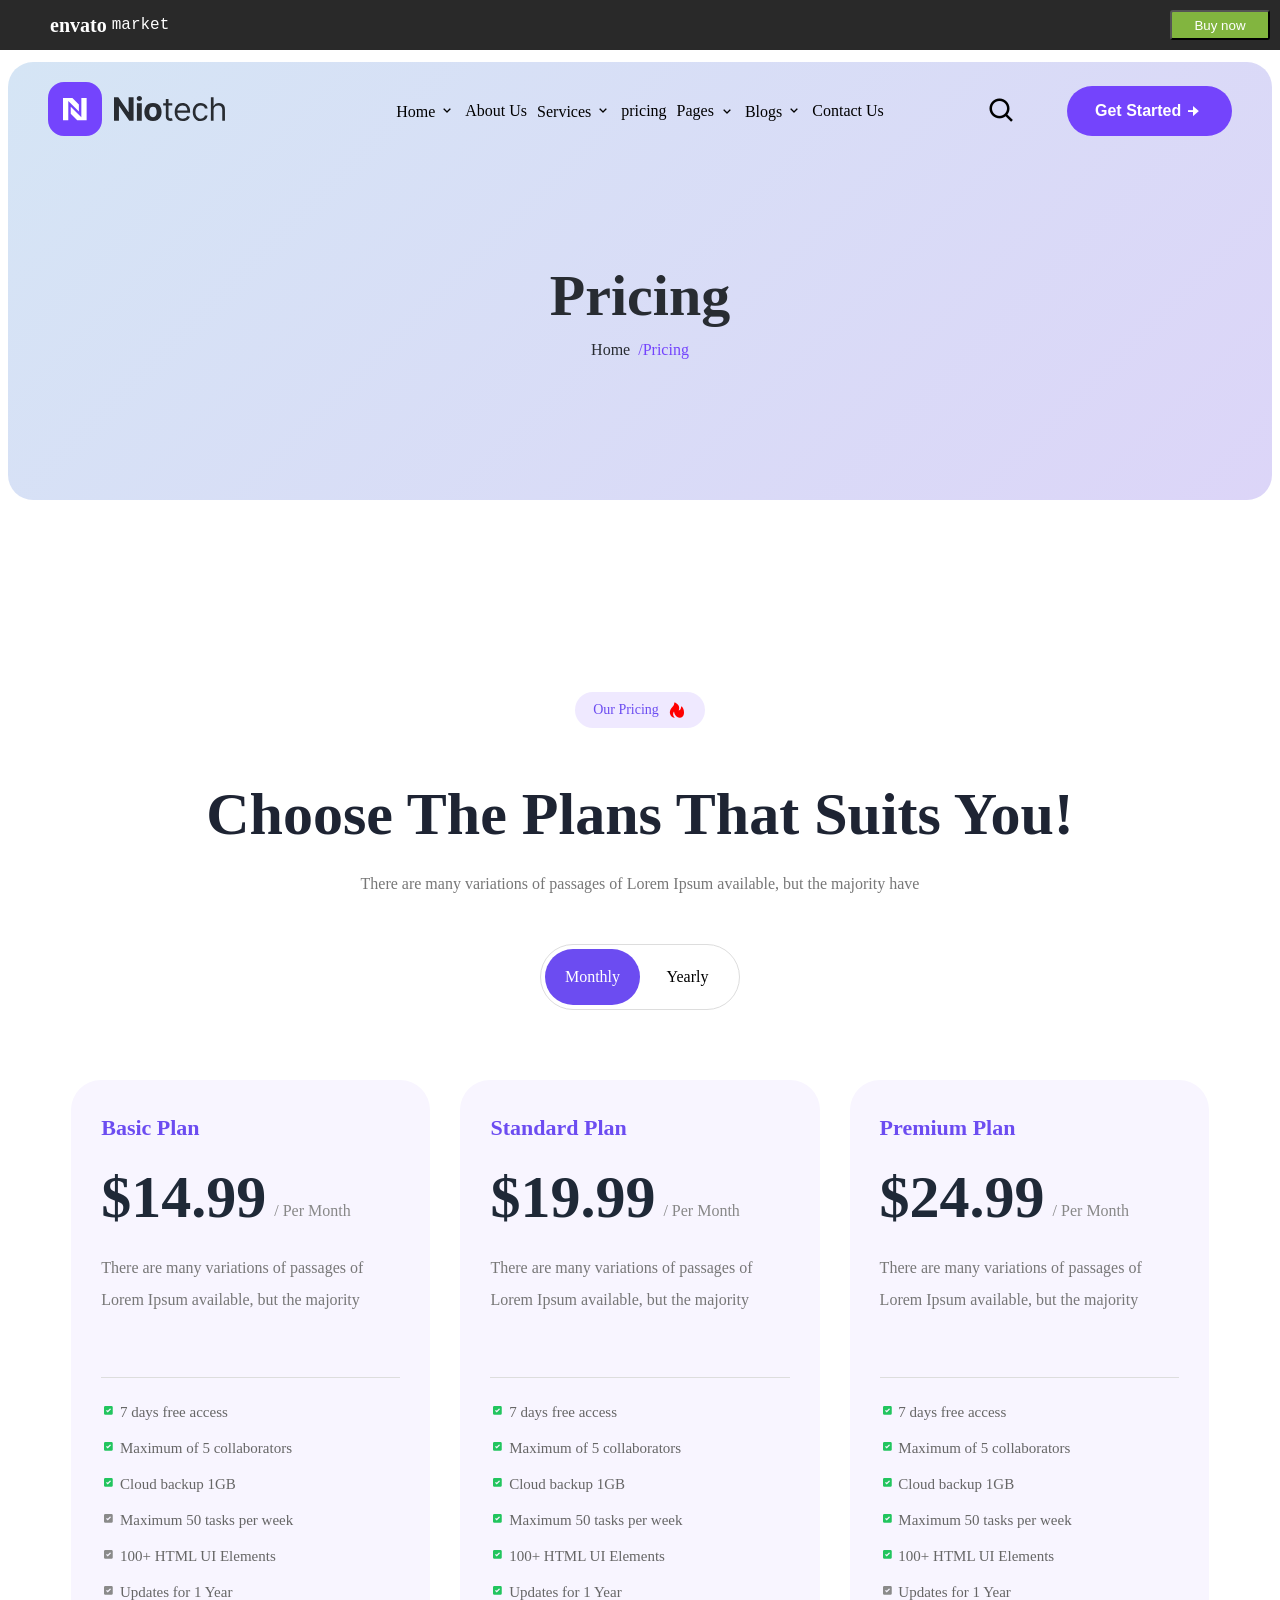
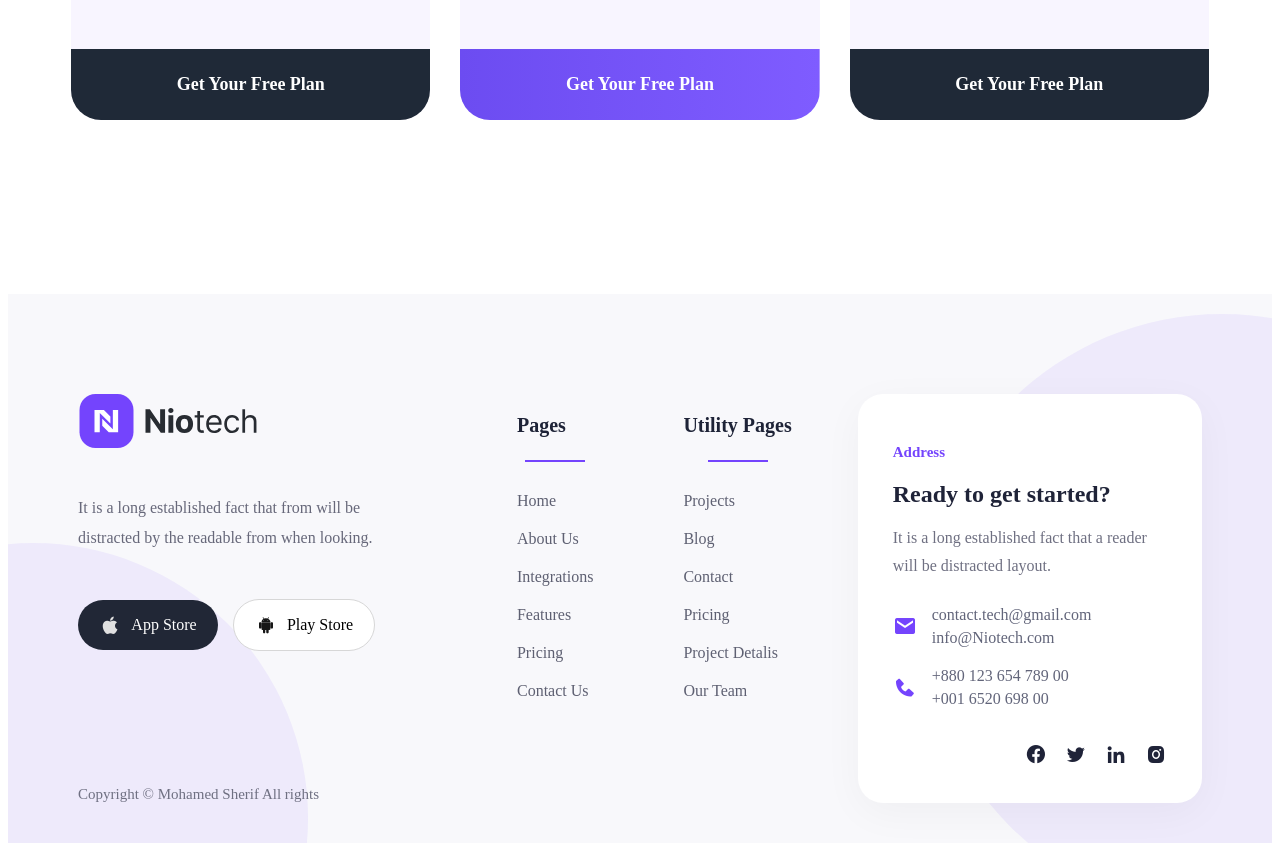
==== pricing.html @ dc128233 "Add files via upload" ====
<!DOCTYPE html>
<html lang="en">
<head>
    <meta charset="UTF-8">
    <meta name="viewport" content="width=device-width, initial-scale=1.0">
    <link href='https://unpkg.com/boxicons@2.1.4/css/boxicons.min.css' rel='stylesheet'>
    <link href="https://fonts.googleapis.com/css2?family=Bitcount+Grid+Double:wght@100..900&family=Roboto:ital,wght@0,100..900;1,100..900&display=swap" rel="stylesheet">
    <link href="https://unpkg.com/aos@2.3.1/dist/aos.css" rel="stylesheet">
    <link rel="stylesheet" href="style.css">
    <link rel="stylesheet" href="lib/slick/slick.css">
    <link rel="stylesheet" href="lib/slick/slick-theme.css">
    <title>Niotech-Saas & App Landing Page</title>
</head>
<body>
    <header>
        <div id="logo">
            <b>envato</b>
            <span> market</span>
        </div>
            <button id="headerbtn">Buy now</button>
    </header>
    <br><br><br>
    <![base64]>
    <nav >
        <div id="firstSection" data-aos="fade-left"
     data-aos-anchor="#example-anchor"
     data-aos-offset="500"
     data-aos-duration="500">
            <div id="navlogo">
                <svg xmlns="http://www.w3.org/2000/svg" width="177" height="54" viewBox="0 0 177 54" fill="none">
<path d="M38 0H16C7.16344 0 0 7.16344 0 16V38C0 46.8366 7.16344 54 16 54H38C46.8366 54 54 46.8366 54 38V16C54 7.16344 46.8366 0 38 0Z" fill="#7444FD"/>
<path d="M15 16.001H24.401L30.882 22.484V29.465L20.307 18.946L20.274 38.307H15V16.001Z" fill="white"/>
<path d="M38.631 38.307H29.232L22.752 31.823V24.839L33.327 35.356L33.359 16H38.631V38.307Z" fill="white"/>
<path d="M85.5627 15.3362V38.7246H81.2915L71.1162 24.004H70.9449V38.7246H66V15.3362H70.3396L80.435 30.0453H80.6406V15.3362H85.5627Z" fill="#282C32"/>
<path d="M88.9137 38.7246V21.1833H93.7786V38.7246H88.9137ZM91.3576 18.9221C90.6343 18.9221 90.0138 18.6822 89.4961 18.2026C88.986 17.7153 88.7309 17.1329 88.7309 16.4553C88.7309 15.7853 88.986 15.2105 89.4961 14.7309C90.0138 14.2436 90.6343 14 91.3576 14C92.0808 14 92.6975 14.2436 93.2076 14.7309C93.7253 15.2105 93.9842 15.7853 93.9842 16.4553C93.9842 17.1329 93.7253 17.7153 93.2076 18.2026C92.6975 18.6822 92.0808 18.9221 91.3576 18.9221Z" fill="#282C32"/>
<path d="M104.958 39.0672C103.184 39.0672 101.65 38.6903 100.356 37.9366C99.0692 37.1752 98.0756 36.117 97.3752 34.7618C96.6747 33.399 96.3245 31.8192 96.3245 30.0224C96.3245 28.2104 96.6747 26.6268 97.3752 25.2717C98.0756 23.9089 99.0692 22.8506 100.356 22.0969C101.65 21.3355 103.184 20.9549 104.958 20.9549C106.732 20.9549 108.262 21.3355 109.549 22.0969C110.843 22.8506 111.841 23.9089 112.541 25.2717C113.242 26.6268 113.592 28.2104 113.592 30.0224C113.592 31.8192 113.242 33.399 112.541 34.7618C111.841 36.117 110.843 37.1752 109.549 37.9366C108.262 38.6903 106.732 39.0672 104.958 39.0672ZM104.981 35.2985C105.788 35.2985 106.462 35.0701 107.002 34.6133C107.543 34.1489 107.95 33.517 108.224 32.7176C108.506 31.9182 108.647 31.0084 108.647 29.9882C108.647 28.968 108.506 28.0582 108.224 27.2588C107.95 26.4594 107.543 25.8274 107.002 25.363C106.462 24.8986 105.788 24.6664 104.981 24.6664C104.166 24.6664 103.481 24.8986 102.925 25.363C102.377 25.8274 101.962 26.4594 101.681 27.2588C101.406 28.0582 101.269 28.968 101.269 29.9882C101.269 31.0084 101.406 31.9182 101.681 32.7176C101.962 33.517 102.377 34.1489 102.925 34.6133C103.481 35.0701 104.166 35.2985 104.981 35.2985Z" fill="#282C32"/>
<path d="M124.266 21.1833V23.4673H115.175V21.1833H124.266ZM117.825 16.9807H120.52V33.6997C120.52 34.461 120.63 35.0321 120.851 35.4127C121.08 35.7858 121.369 36.037 121.719 36.1665C122.077 36.2883 122.454 36.3492 122.85 36.3492C123.147 36.3492 123.39 36.3339 123.581 36.3035C123.771 36.2654 123.923 36.235 124.037 36.2121L124.586 38.6332C124.403 38.7017 124.148 38.7702 123.821 38.8388C123.493 38.9149 123.078 38.953 122.576 38.953C121.814 38.953 121.068 38.7893 120.337 38.4619C119.614 38.1345 119.013 37.6358 118.533 36.9659C118.061 36.2959 117.825 35.4508 117.825 34.4306V16.9807Z" fill="#282C32"/>
<path d="M134.843 39.09C133.153 39.09 131.695 38.7169 130.469 37.9708C129.251 37.2171 128.311 36.1665 127.648 34.8189C126.994 33.4637 126.666 31.8877 126.666 30.0909C126.666 28.2942 126.994 26.7106 127.648 25.3402C128.311 23.9622 129.232 22.8887 130.412 22.1197C131.6 21.3431 132.985 20.9549 134.569 20.9549C135.483 20.9549 136.385 21.1071 137.275 21.4117C138.166 21.7162 138.977 22.2111 139.708 22.8963C140.439 23.5739 141.021 24.4722 141.455 25.5914C141.889 26.7106 142.106 28.0886 142.106 29.7255V30.8675H128.585V28.5378H139.365C139.365 27.5481 139.167 26.6649 138.772 25.8883C138.383 25.1118 137.827 24.4989 137.104 24.0497C136.389 23.6005 135.543 23.3759 134.569 23.3759C133.495 23.3759 132.567 23.6424 131.782 24.1753C131.006 24.7007 130.408 25.3859 129.989 26.2309C129.571 27.076 129.361 27.982 129.361 28.9489V30.5021C129.361 31.8268 129.59 32.9498 130.047 33.871C130.511 34.7846 131.154 35.4812 131.977 35.9609C132.799 36.4329 133.754 36.6689 134.843 36.6689C135.551 36.6689 136.191 36.57 136.762 36.372C137.34 36.1665 137.839 35.8619 138.258 35.4584C138.676 35.0473 139 34.5372 139.228 33.9281L141.832 34.659C141.558 35.5422 141.097 36.3187 140.45 36.9887C139.803 37.6511 139.004 38.1688 138.052 38.5418C137.1 38.9073 136.031 39.09 134.843 39.09Z" fill="#282C32"/>
<path d="M152.689 39.09C151.044 39.09 149.628 38.7017 148.441 37.9251C147.253 37.1486 146.339 36.0789 145.7 34.7161C145.06 33.3533 144.741 31.7964 144.741 30.0453C144.741 28.2637 145.068 26.6916 145.723 25.3288C146.385 23.9583 147.306 22.8887 148.486 22.1197C149.674 21.3431 151.06 20.9549 152.643 20.9549C153.877 20.9549 154.988 21.1833 155.978 21.6401C156.968 22.0969 157.779 22.7364 158.41 23.5586C159.042 24.3809 159.434 25.3402 159.587 26.4365H156.892C156.686 25.6371 156.229 24.9291 155.521 24.3124C154.821 23.6881 153.877 23.3759 152.689 23.3759C151.638 23.3759 150.717 23.65 149.925 24.1982C149.141 24.7387 148.528 25.5039 148.087 26.4936C147.653 27.4757 147.436 28.6292 147.436 29.9539C147.436 31.3091 147.649 32.4892 148.075 33.4941C148.509 34.4991 149.118 35.2795 149.902 35.8353C150.694 36.391 151.623 36.6689 152.689 36.6689C153.389 36.6689 154.025 36.5471 154.596 36.3035C155.167 36.0599 155.651 35.7096 156.046 35.2528C156.442 34.796 156.724 34.2479 156.892 33.6083H159.587C159.434 34.6438 159.058 35.5764 158.456 36.4063C157.862 37.2285 157.074 37.8833 156.092 38.3705C155.118 38.8502 153.983 39.09 152.689 39.09Z" fill="#282C32"/>
<path d="M165.579 28.1724V38.7246H162.883V15.3362H165.579V23.9241H165.807C166.218 23.0181 166.835 22.2986 167.657 21.7657C168.487 21.2251 169.591 20.9549 170.969 20.9549C172.164 20.9549 173.211 21.1947 174.109 21.6743C175.008 22.1464 175.704 22.8734 176.199 23.8556C176.702 24.8301 176.953 26.0711 176.953 27.5785V38.7246H174.258V27.7612C174.258 26.368 173.896 25.2907 173.173 24.5294C172.457 23.7604 171.464 23.3759 170.192 23.3759C169.309 23.3759 168.517 23.5624 167.817 23.9355C167.124 24.3086 166.576 24.8529 166.172 25.5686C165.777 26.2842 165.579 27.1522 165.579 28.1724Z" fill="#282C32"/>
                </svg>
            </div>
            <div id="navlinks">
                <div class="home-menu">
                    <a href="">Home <i class='bx bx-chevron-down'></i></a>
                    <div class="home-dropdown">
                        <div class="home-card">
                            <img src="picsjs/home-1.png" alt="">
                            <div class="home-hover">
                                <button>Multi Page</button>
                                <button>One Page</button>
                            </div>
                            <p>Home 01</p>
                        </div>
                        <div class="home-card">
                            <img src="picsjs/home-2.png" alt="">
                            <div class="home-hover">
                                <button>Multi Page</button>
                                <button>One Page</button>
                            </div>
                            <p>Home 02</p>
                        </div>
                        <div class="home-card">
                            <img src="picsjs/home-3.png" alt="">
                            <div class="home-hover">
                                <button>Multi Page</button>
                                <button>One Page</button>
                            </div>
                            <p>Home 03</p>
                        </div>
                    </div>
                </div>
                <a href="">About Us</a>
                <div class="service-menu">
                    <a href="service.html">Services <i class='bx bx-chevron-down'></i></a>
                    <div class="service-dropdown">
                        <div class="service-card">
                            <div class="purpletop"></div>
                            <a href="service.html">Services</a>
                            <a href="">Services Details</a>
                        </div>
                    </div>
                </div>
                <a href="pricing.html">pricing</a>
                <div class="pages-menu">
                    <a href="">Pages <i class='bx bx-chevron-down'></i></a>
                    <div class="pages-dropdown">
                        <div class="pages-card">
                            <div class="projects-menu">
                                <a href="" id="projects">Projects <i class='bx bx-chevron-down'></i></a>
                                <div class="projects-dropdown">
                                    <div class="projects-card">
                                        <a href="">Project 01</a>
                                        <a href="">Project 02</a>
                                        <a href="">Project Details</a>
                                    </div>
                                </div>
                            </div>
                            <div class="team-menu">
                                <a href="" id="team">Team <i class='bx bx-chevron-down'></i></a>
                                <div class="team-dropdown">
                                    <div class="team-card">
                                        <a href="">Team</a>
                                        <a href="">Team Detalis</a>
                                    </div>
                                </div>
                            </div>
                            <a href="" id="faqss">Faqs </a>
                        </div>
                    </div>
                </div>
                <div class="blog-menu">
                    <a href="">Blogs <i class='bx bx-chevron-down'></i></a>
                    <div class="blog-dropdown">
                        <div class="blog-card">
                            <a href="">Blog</a>
                            <hr>
                            <a href="">Blog Standard</a>
                            <hr>
                            <a href="">Blog Left Slidebar</a>
                            <hr>
                            <a href="">Blog Detalis</a>
                        </div>
                    </div>

                </div>
                <a href="">Contact Us</a>
            </div>
            <div id="navsearch">
                <i class='bx bx-search' ></i>
                <button>Get Started <i class='bx bxs-right-arrow-alt' ></i></button>
            </div>
        </div>
        <div class="secondsection-service" data-aos="fade-left"
     data-aos-anchor="#example-anchor"
     data-aos-offset="500"
     data-aos-duration="500">
            <div class="service-left">
                <img src="picsjs/footerShape1_2.png" alt="">
            </div>
            <div class="service-middle">
                <div class="service-p1">
                    <h2>Pricing</h2>
                </div>
                <div class="service-p2">
                    <a href="index.html">Home</a>
                    <p>/Pricing</p>
                </div>
            </div>
            <div class="service-right">
                <img src="picsjs/footerShape1_3.png" alt="">
            </div>
        </div>
    </nav>
    <![base64]>
    <br><br><br><br>
    <![base64]>
     <section id="pricing">
        <div id="pricing-hot">
            <p>Our Pricing </p>
            <i class='bx bxs-hot bx-flashing' ></i>
        </div>
        <div id="pricing-p">
            <h1>Choose The Plans That Suits You!</h1>
            <p>There are many variations of passages of Lorem Ipsum available, but the majority have</p>
        </div>
        <div id="choose-pricing">
            <div id="monthly">
                <p>Monthly</p>
            </div>
            <div id="yearly">
                <p>Yearly</p>
            </div>
        </div>
        <div id="monthly-chosse">
            <div class="basic-plan">
                <div class="basic-h3">
                    <h3>Basic Plan</h3>
                </div> 
                <div class="basic-price">
                    <h1>$14.99</h1>
                    <p> / Per Month</p>
                </div>
                <div class="basic-p">
                    There are many variations of passages of Lorem Ipsum available, but the majority
                </div>
                <br><br><hr>
                <div class="basic-check">
                    <p><i class='bx bxs-checkbox-checked green'></i> 7 days free access</p>
                    <p><i class='bx bxs-checkbox-checked green'></i> Maximum of 5 collaborators</p>
                    <p><i class='bx bxs-checkbox-checked green'></i> Cloud backup 1GB</p>
                    <p><i class='bx bxs-checkbox-checked gray'></i> Maximum 50 tasks per week</p>
                    <p><i class='bx bxs-checkbox-checked gray'></i>  100+ HTML UI Elements</p>
                    <p><i class='bx bxs-checkbox-checked gray'></i>  Updates for 1 Year</p>
                </div>
                <div id="basic-get">
                    <h2>Get Your Free Plan</h2>
                </div>   
            </div>
            <div class="standard-plan">
                <div class="standard-h3">
                    <h3>Standard Plan</h3>
                </div> 
                <div class="standard-price">
                    <h1>$19.99</h1>
                    <p> / Per Month</p>
                </div>
                <div class="standard-p">
                    There are many variations of passages of Lorem Ipsum available, but the majority
                </div>
                <br><br><hr>
                <div class="standard-check">
                    <p><i class='bx bxs-checkbox-checked green'></i> 7 days free access</p>
                    <p><i class='bx bxs-checkbox-checked green'></i> Maximum of 5 collaborators</p>
                    <p><i class='bx bxs-checkbox-checked green'></i> Cloud backup 1GB</p>
                    <p><i class='bx bxs-checkbox-checked green'></i> Maximum 50 tasks per week</p>
                    <p><i class='bx bxs-checkbox-checked green'></i>  100+ HTML UI Elements</p>
                    <p><i class='bx bxs-checkbox-checked green'></i>  Updates for 1 Year</p>
                </div>
                <div id="standard-get">
                    <h2>Get Your Free Plan</h2>
                </div>   
            </div>
              <div class="premium-plan">
                <div class="premium-h3">
                    <h3>Premium Plan</h3>
                </div> 
                <div class="premium-price">
                    <h1>$24.99</h1>
                    <p> / Per Month</p>
                </div>
                <div class="premium-p">
                    There are many variations of passages of Lorem Ipsum available, but the majority
                </div>
                <br><br><hr>
                <div class="premium-check">
                    <p><i class='bx bxs-checkbox-checked green'></i> 7 days free access</p>
                    <p><i class='bx bxs-checkbox-checked green'></i> Maximum of 5 collaborators</p>
                    <p><i class='bx bxs-checkbox-checked green'></i> Cloud backup 1GB</p>
                    <p><i class='bx bxs-checkbox-checked green'></i> Maximum 50 tasks per week</p>
                    <p><i class='bx bxs-checkbox-checked green'></i>  100+ HTML UI Elements</p>
                    <p><i class='bx bxs-checkbox-checked gray'></i>  Updates for 1 Year</p>
                </div>
                <div id="premium-get">
                    <h2>Get Your Free Plan</h2>
                </div>   
            </div>
        </div>
        <div id="yearly-chosse">
             <div class="basic-plan2">
                <div class="basic-h32">
                    <h3>Basic Plan</h3>
                </div> 
                <div class="basic-price2">
                    <h1>$34.99 </h1>
                    <p> / Per Month</p>
                </div>
                <div class="basic-p2">
                    There are many variations of passages of Lorem Ipsum available, but the majority
                </div>
                <br><br><hr>
                <div class="basic-check2">
                    <p><i class='bx bxs-checkbox-checked green'></i> 7 days free access</p>
                    <p><i class='bx bxs-checkbox-checked green'></i> Maximum of 5 collaborators</p>
                    <p><i class='bx bxs-checkbox-checked green'></i> Cloud backup 1GB</p>
                    <p><i class='bx bxs-checkbox-checked gray'></i> Maximum 50 tasks per week</p>
                    <p><i class='bx bxs-checkbox-checked gray'></i>  100+ HTML UI Elements</p>
                    <p><i class='bx bxs-checkbox-checked gray'></i>  Updates for 1 Year</p>
                </div>
                <div id="basic-get2">
                    <h2>Get Your Free Plan</h2>
                </div>   
            </div>
            <div class="standard-plan2">
                <div class="standard-h32">
                    <h3>Standard Plan</h3>
                </div> 
                <div class="standard-price2">
                    <h1>$64.99</h1>
                    <p> / Per Month</p>
                </div>
                <div class="standard-p2">
                    There are many variations of passages of Lorem Ipsum available, but the majority
                </div>
                <br><br><hr>
                <div class="standard-check2">
                    <p><i class='bx bxs-checkbox-checked green'></i> 7 days free access</p>
                    <p><i class='bx bxs-checkbox-checked green'></i> Maximum of 5 collaborators</p>
                    <p><i class='bx bxs-checkbox-checked green'></i> Cloud backup 1GB</p>
                    <p><i class='bx bxs-checkbox-checked green'></i> Maximum 50 tasks per week</p>
                    <p><i class='bx bxs-checkbox-checked green'></i>  100+ HTML UI Elements</p>
                    <p><i class='bx bxs-checkbox-checked green'></i>  Updates for 1 Year</p>
                </div>
                <div id="standard-get2">
                    <h2 class="purple">Get Your Free Plan</h2>
                </div>   
            </div>
              <div class="premium-plan2">
                <div class="premium-h32">
                    <h3>Premium Plan</h3>
                </div> 
                <div class="premium-price2">
                    <h1>$84.99</h1>
                    <p> / Per Month</p>
                </div>
                <div class="premium-p2">
                    There are many variations of passages of Lorem Ipsum available, but the majority
                </div>
                <br><br><hr>
                <div class="premium-check2">
                    <p><i class='bx bxs-checkbox-checked green'></i> 7 days free access</p>
                    <p><i class='bx bxs-checkbox-checked green'></i> Maximum of 5 collaborators</p>
                    <p><i class='bx bxs-checkbox-checked green'></i> Cloud backup 1GB</p>
                    <p><i class='bx bxs-checkbox-checked green'></i> Maximum 50 tasks per week</p>
                    <p><i class='bx bxs-checkbox-checked green'></i>  100+ HTML UI Elements</p>
                    <p><i class='bx bxs-checkbox-checked gray'></i>  Updates for 1 Year</p>
                </div>
                <div id="premium-get2">
                    <h2>Get Your Free Plan</h2>
                </div>   
            </div>
        </div>
    </section>
    <br><br><br>
    <![base64]>

     <![base64]>
    <footer>
        <div id="left-footer" data-aos="fade-right">
            <div id="left-logo">
                <svg xmlns="http://www.w3.org/2000/svg" width="177" height="54" viewBox="0 0 177 54" fill="none">
<path d="M38 0H16C7.16344 0 0 7.16344 0 16V38C0 46.8366 7.16344 54 16 54H38C46.8366 54 54 46.8366 54 38V16C54 7.16344 46.8366 0 38 0Z" fill="#7444FD"/>
<path d="M15 16.001H24.401L30.882 22.484V29.465L20.307 18.946L20.274 38.307H15V16.001Z" fill="white"/>
<path d="M38.631 38.307H29.232L22.752 31.823V24.839L33.327 35.356L33.359 16H38.631V38.307Z" fill="white"/>
<path d="M85.5627 15.3362V38.7246H81.2915L71.1162 24.004H70.9449V38.7246H66V15.3362H70.3396L80.435 30.0453H80.6406V15.3362H85.5627Z" fill="#282C32"/>
<path d="M88.9137 38.7246V21.1833H93.7786V38.7246H88.9137ZM91.3576 18.9221C90.6343 18.9221 90.0138 18.6822 89.4961 18.2026C88.986 17.7153 88.7309 17.1329 88.7309 16.4553C88.7309 15.7853 88.986 15.2105 89.4961 14.7309C90.0138 14.2436 90.6343 14 91.3576 14C92.0808 14 92.6975 14.2436 93.2076 14.7309C93.7253 15.2105 93.9842 15.7853 93.9842 16.4553C93.9842 17.1329 93.7253 17.7153 93.2076 18.2026C92.6975 18.6822 92.0808 18.9221 91.3576 18.9221Z" fill="#282C32"/>
<path d="M104.958 39.0672C103.184 39.0672 101.65 38.6903 100.356 37.9366C99.0692 37.1752 98.0756 36.117 97.3752 34.7618C96.6747 33.399 96.3245 31.8192 96.3245 30.0224C96.3245 28.2104 96.6747 26.6268 97.3752 25.2717C98.0756 23.9089 99.0692 22.8506 100.356 22.0969C101.65 21.3355 103.184 20.9549 104.958 20.9549C106.732 20.9549 108.262 21.3355 109.549 22.0969C110.843 22.8506 111.841 23.9089 112.541 25.2717C113.242 26.6268 113.592 28.2104 113.592 30.0224C113.592 31.8192 113.242 33.399 112.541 34.7618C111.841 36.117 110.843 37.1752 109.549 37.9366C108.262 38.6903 106.732 39.0672 104.958 39.0672ZM104.981 35.2985C105.788 35.2985 106.462 35.0701 107.002 34.6133C107.543 34.1489 107.95 33.517 108.224 32.7176C108.506 31.9182 108.647 31.0084 108.647 29.9882C108.647 28.968 108.506 28.0582 108.224 27.2588C107.95 26.4594 107.543 25.8274 107.002 25.363C106.462 24.8986 105.788 24.6664 104.981 24.6664C104.166 24.6664 103.481 24.8986 102.925 25.363C102.377 25.8274 101.962 26.4594 101.681 27.2588C101.406 28.0582 101.269 28.968 101.269 29.9882C101.269 31.0084 101.406 31.9182 101.681 32.7176C101.962 33.517 102.377 34.1489 102.925 34.6133C103.481 35.0701 104.166 35.2985 104.981 35.2985Z" fill="#282C32"/>
<path d="M124.266 21.1833V23.4673H115.175V21.1833H124.266ZM117.825 16.9807H120.52V33.6997C120.52 34.461 120.63 35.0321 120.851 35.4127C121.08 35.7858 121.369 36.037 121.719 36.1665C122.077 36.2883 122.454 36.3492 122.85 36.3492C123.147 36.3492 123.39 36.3339 123.581 36.3035C123.771 36.2654 123.923 36.235 124.037 36.2121L124.586 38.6332C124.403 38.7017 124.148 38.7702 123.821 38.8388C123.493 38.9149 123.078 38.953 122.576 38.953C121.814 38.953 121.068 38.7893 120.337 38.4619C119.614 38.1345 119.013 37.6358 118.533 36.9659C118.061 36.2959 117.825 35.4508 117.825 34.4306V16.9807Z" fill="#282C32"/>
<path d="M134.843 39.09C133.153 39.09 131.695 38.7169 130.469 37.9708C129.251 37.2171 128.311 36.1665 127.648 34.8189C126.994 33.4637 126.666 31.8877 126.666 30.0909C126.666 28.2942 126.994 26.7106 127.648 25.3402C128.311 23.9622 129.232 22.8887 130.412 22.1197C131.6 21.3431 132.985 20.9549 134.569 20.9549C135.483 20.9549 136.385 21.1071 137.275 21.4117C138.166 21.7162 138.977 22.2111 139.708 22.8963C140.439 23.5739 141.021 24.4722 141.455 25.5914C141.889 26.7106 142.106 28.0886 142.106 29.7255V30.8675H128.585V28.5378H139.365C139.365 27.5481 139.167 26.6649 138.772 25.8883C138.383 25.1118 137.827 24.4989 137.104 24.0497C136.389 23.6005 135.543 23.3759 134.569 23.3759C133.495 23.3759 132.567 23.6424 131.782 24.1753C131.006 24.7007 130.408 25.3859 129.989 26.2309C129.571 27.076 129.361 27.982 129.361 28.9489V30.5021C129.361 31.8268 129.59 32.9498 130.047 33.871C130.511 34.7846 131.154 35.4812 131.977 35.9609C132.799 36.4329 133.754 36.6689 134.843 36.6689C135.551 36.6689 136.191 36.57 136.762 36.372C137.34 36.1665 137.839 35.8619 138.258 35.4584C138.676 35.0473 139 34.5372 139.228 33.9281L141.832 34.659C141.558 35.5422 141.097 36.3187 140.45 36.9887C139.803 37.6511 139.004 38.1688 138.052 38.5418C137.1 38.9073 136.031 39.09 134.843 39.09Z" fill="#282C32"/>
<path d="M152.689 39.09C151.044 39.09 149.628 38.7017 148.441 37.9251C147.253 37.1486 146.339 36.0789 145.7 34.7161C145.06 33.3533 144.741 31.7964 144.741 30.0453C144.741 28.2637 145.068 26.6916 145.723 25.3288C146.385 23.9583 147.306 22.8887 148.486 22.1197C149.674 21.3431 151.06 20.9549 152.643 20.9549C153.877 20.9549 154.988 21.1833 155.978 21.6401C156.968 22.0969 157.779 22.7364 158.41 23.5586C159.042 24.3809 159.434 25.3402 159.587 26.4365H156.892C156.686 25.6371 156.229 24.9291 155.521 24.3124C154.821 23.6881 153.877 23.3759 152.689 23.3759C151.638 23.3759 150.717 23.65 149.925 24.1982C149.141 24.7387 148.528 25.5039 148.087 26.4936C147.653 27.4757 147.436 28.6292 147.436 29.9539C147.436 31.3091 147.649 32.4892 148.075 33.4941C148.509 34.4991 149.118 35.2795 149.902 35.8353C150.694 36.391 151.623 36.6689 152.689 36.6689C153.389 36.6689 154.025 36.5471 154.596 36.3035C155.167 36.0599 155.651 35.7096 156.046 35.2528C156.442 34.796 156.724 34.2479 156.892 33.6083H159.587C159.434 34.6438 159.058 35.5764 158.456 36.4063C157.862 37.2285 157.074 37.8833 156.092 38.3705C155.118 38.8502 153.983 39.09 152.689 39.09Z" fill="#282C32"/>
<path d="M165.579 28.1724V38.7246H162.883V15.3362H165.579V23.9241H165.807C166.218 23.0181 166.835 22.2986 167.657 21.7657C168.487 21.2251 169.591 20.9549 170.969 20.9549C172.164 20.9549 173.211 21.1947 174.109 21.6743C175.008 22.1464 175.704 22.8734 176.199 23.8556C176.702 24.8301 176.953 26.0711 176.953 27.5785V38.7246H174.258V27.7612C174.258 26.368 173.896 25.2907 173.173 24.5294C172.457 23.7604 171.464 23.3759 170.192 23.3759C169.309 23.3759 168.517 23.5624 167.817 23.9355C167.124 24.3086 166.576 24.8529 166.172 25.5686C165.777 26.2842 165.579 27.1522 165.579 28.1724Z" fill="#282C32"/>
                </svg>
            </div>
            <div id="left-p">
                <p>It is a long established fact that from will be distracted by the readable from when looking.</p>
            </div>
            <div id="left-btn">
                <div id="leftapp">
                    <i class='bx bxl-apple bx-flashing' style='color:#e0e0e0' ></i>
                    <p>App Store</p>
                </div>
                <div id="leftplay">
                    <i class='bx bxl-android' style='color:#161616'  ></i>
                    <p>Play Store</p>
                </div>
                <div id="left-img">
                    <img src="picsjs/footerShape1_2.png" alt="">
                </div>
                <div id="copyright">
                    Copyright © Mohamed Sherif All rights
                </div>
            </div>
        </div>
        <div id="middle-footer" data-aos="fade-down"
     data-aos-easing="linear"
     data-aos-duration="800">
            <div id="left-middle">
                <div id="left-p">
                    <h3>Pages</h3>
                </div>
                <hr>
                <div id="left-a">
                    <a href="">Home</a>
                    <a href="">About Us</a>
                    <a href="">Integrations</a>
                    <a href="">Features</a>
                    <a href="">Pricing</a>
                    <a href="">Contact Us</a>
                </div>
            </div>
            <div id="right-middle">
                <div id="right-p">
                    <h3>Utility Pages</h3>
                </div>
                <hr>
                <div id="right-a">
                    <a href="">Projects</a>
                    <a href="">Blog</a>
                    <a href="">Contact</a>
                    <a href="">Pricing</a>
                    <a href="">Project Detalis</a>
                    <a href="">Our Team</a>
                </div>
            </div>
        </div>
        <div id="right-footer" data-aos="fade-left">
            <div id="right-title">
                <h3>Address</h3>
            </div>
            <div id="right-p">
                <h2>Ready to get started?</h2>
                <p>It is a long established fact that a reader will be distracted layout.</p>
            </div>
            <div id="right-bottom">
                <div id="email">
                    <i class='bx bxs-envelope'  ></i>
                    <div>
                        <a href="">contact.tech@gmail.com</a>
                        <a href="">info@Niotech.com</a>
                    </div>
                </div>
                <div id="phonenum">
                    <i class='bx bxs-phone'></i>
                    <div>
                        <a href="">+880 123 654 789 00</a>
                        <a href="">+001 6520 698 00</a>
                    </div>
                </div>
            </div>
            <div id="right-img">
                <img src="picsjs/footerShape1_3.png" alt="">
            </div>
            <div id="right-icons">
                <i class='bx bxl-facebook-circle'></i>
                <i class='bx bxl-twitter'  ></i>
                <i class='bx bxl-linkedin'></i>
                <i class='bx bxl-instagram-alt'  ></i>
            </div>
        </div>
    </footer>
     <![base64]>
    <div id="scrolltop">
        <i class='bx bx-chevron-up pp'></i>
    </div>
    <script src="https://unpkg.com/aos@2.3.1/dist/aos.js"></script>
    <script src="main.js"></script>
</body>
</html>
---- style.css ----
/* <----------------nav start-------------->*/
html,
body{
    overflow-x: hidden;
}


header{
    position: fixed;
    top: 0;
    left: 0;
    width: 100%;
    height: 50px;
    background-color: rgba(20, 20, 20, 0.911);
    color: white;
    z-index: 100;
    display: flex;
    justify-content: space-between;
    align-items: center;
}

#logo{
    margin-left: 50px;
    display: flex;
    align-items: center;
    gap: 5px;  
    /* font-weight: 900; */
}
#logo b{
    font-size: 20px;
    font-weight: bolder;
    
}

#logo span{
    font-size: 16px;
    font-family: 'Courier New', Courier, monospace;
}

#headerbtn{
    margin-left: auto;
    margin-right: 10px;
    width: 100px;
    height: 30px;
    border-radius: 3px;
    background-color: #82b53f;
    cursor: pointer;
    color: white;
    font-family: 'Lucida Sans', 'Lucida Sans Regular', 'Lucida Grande', 'Lucida Sans Unicode', Geneva, Verdana, sans-serif;
}

#firstSection{
    display: flex;
    align-items: center;
    justify-content: space-between;
    width: 100%;
    transition: all 0.5s ease;
    
}
#firstSection.fixed{
    margin: auto;
    padding: auto;
    background-color: white;
    border-radius: 0;
    position: fixed;
    top: 50px;
    left: 0;
    width: 100%;
    z-index: 999;
    transform: translateY(0);
    opacity: 0;
}
#firstSection.show{
    margin: auto;
    padding: auto;
    background-color: white;
    border-radius: 0;
    transform: translateY(0);
    opacity: 1;
}
nav{
    width: 100%;
    padding: 20px 40px;
    box-sizing: border-box;
    position: relative;
    border-radius: 25px;
    background: linear-gradient(
        135deg,
        #d5e5f5,
        #dcd5f8
    );
}
#navlogo{
    flex: 1;
}
svg{
    cursor: pointer;
}
#navlinks{
    gap: 10px;
    display: flex;
    justify-content: flex-end;
    /* flex: 1; */
}
i{
    cursor: pointer;
}
#navlinks a{
    text-decoration: none;
    color: black;
    font-size: 16px;
}

/* #navlinks a::after{
    content: "v";
    margin-left: 6px;
    font-size: 16px;
} */
#navsearch{
    display: flex;
    justify-content: flex-end;
    align-items: center;
    gap: 50px;
    flex: 1;
}

#navsearch button{
    width: 165px;
    height: 50px;
     border: none;
    border-radius: 25px;
    background-color: #7444fc;
    padding: 14px 28px;
    color: white;
    font-size: 16px;
    font-weight: bold;
    cursor: pointer;
    display: flex;
    align-items: center;
    gap: 2px;
   position: relative;
    background-position: bottom;
    z-index: 0;
    overflow: hidden;
   
}
#navsearch button::before{
    content: "";
    position: absolute;
    left: 0;
    bottom: -100%;
    width: 100%;
    height: 100%;
    background-color: black;
    transition: bottom 0.5s ease;
    z-index: -1;
    
}
#navsearch button:hover::before{
    bottom: 0;
}


#navsearch .bx-search{
    font-size: 30px;
}
.bxs-right-arrow-alt{
    font-size: 20px;
}

#star{
    display: flex;
    justify-content: flex-start;
    align-items: center;
    /* background-color: #7444fc; */
    width: 100px;
   padding-right: 20px;
}
.bx-star{
    font-size: 60px;
}
#Secondsection{
    display: flex;
    /* align-items: center; */
    justify-content: flex-start;
    
    width: 100%;
}
#Newsdiv{
    display: flex;
    align-items: center;
    justify-content: center;
    text-align: center;
    background-color: #dcceff;
    width: 220px;
    height: 50px;
    border-radius: 200px;
    gap: 3px;
    margin-left: 30px ;
}
#New{
    /* gap: 20x; */
    display: flex;
    justify-content: center;
    align-items: center;
    background-color: white;
    width: 50px;
    height: 30px;
    border-radius: 30%;
}

.bxs-hot{
    color: red;
    font-size: 20px;
}

.hot{
    gap: 3px;
    display: flex;
    align-items: center;
    justify-content: center;
    opacity: 0.7;
    color: #8966ec;
}
#thirdsection{
    display: flex;
    margin-left: 30px ;
    width: 500px;
    justify-content: flex-start;
    flex-direction: column;
    z-index: 2;
    /* align-items: flex-start; */
}
.p1{
    margin-bottom: 10px;
    margin-top: 10px;
    font-family: "Roboto", sans-serif;
    font-size: 40px;
}
.p2{
    margin-top: 10px;
    font-size: 14px;
    font-family: "DM Sans", sans-serif;
}

#fourthsection{
    display: flex;
    justify-content: flex-start;
    margin-left: 30px;
    width: 100%;
    gap: 30px;
}

.btn1{
    width: 185px;
    height: 50px;
    border: none;
    border-radius: 25px;
    background-color: #7444fc;
    padding: 14px 28px;
    color: white;
    font-size: 14px;
    
    /* font-weight: bold; */
    cursor: pointer;
    display: flex;
    align-items: center;
    gap: 2px;
   position: relative;
    background-position: bottom;
    z-index: 0;
    overflow: hidden;
   
}
.btn1::before{
    content: "";
    position: absolute;
    left: 0;
    bottom: -100%;
    width: 100%;
    height: 100%;
    background-color: black;
    transition: bottom 0.5s ease;
    z-index: -1;
    
}
.btn1:hover::before{
    bottom: 0;
}
.btn2{
    width: 185px;
    height: 50px;
    /* border: none; */
    border-color: black;
    border-radius: 25px ;
    padding: 14px 28px;
    color: black;
    font-size: 14px;
    background: linear-gradient(
        135deg,
        #d5e5f5,
        #dcd5f8
    );
    /* font-weight: bold; */
    cursor: pointer;
    display: flex;
    align-items: center;
    gap: 2px;
   position: relative;
    background-position: bottom;
    z-index: 0;
    overflow: hidden;
   
}
.btn2::before{
    content: "";
    position: absolute;
    left: 0;
    bottom: -100%;
    width: 100%;
    height: 100%;
    background-color: #7444fc;
    transition: bottom 0.5s ease;
    z-index: -1;
    
}
.btn2:hover::before{
    bottom: 0;
}
.n{
    transition: 0.3s;
}

.btn2:hover .n{
    transform: translateX(30px);
}
#fifthsection{
    display: flex;
    
    align-items: center;
    margin-top: 30px;
    margin-left: 35px;
    margin-bottom: 0;
    gap: 10px;
    margin-right: 0;
}
#fifthsection-img{
    display: flex;
}
#fifthsection-img img{
    width: 100px;
    border-radius: 10%;
}
#fifthsection-txt{
    display: flex;
    flex-direction: column;
}
#fifthsection-txt p{
    font-size: 14px;
    font-weight: lighter;
    margin: 0;
}
#fifthsection-txt b{
    font-size: 14px;
    margin: 0;
}
#fasl{
    margin: 0 0 0 15px;
}

#fifthsection-rate{
    margin: 0;
    display: flex;
    flex-direction: column;
    align-items: flex-start;
    
}
#fifthsection-rate .stars{

    display: flex;
    align-items: center;
    gap: 8px;
    /* margin-top: 30px; */
    /* justify-content: flex-start; */
}
#fifthsection-rate span{

    display: flex;
    position: relative;
    top: 15px;
    flex-direction: column; 
}
#fifthsection-rate .stars span{
    font-size: 20px;
}
.ss{
    transition: 0.3s
}
#fifthsection-rate .ss:hover{
    
    transform: translate(5px , -5px);
    transform: scale(2.2) translate(5px , -5px);
}
#picofnav{
    display: flex;
    justify-content: flex-end;
    overflow: hidden;
}
#picofnav img{
    width: 500px;
    float: right;
    position: absolute;
    top: 210px;
    right: 0;
}
#intro1{
    width: 900px;
    transform:  scale(1.1);
    margin-right: 20px;
    /* margin-top: 10px; */
}

@media (max-width: 992px) { 
    #firstSection { 
        gap: 15px; 
    } 

    #navlinks { 
        gap: 7px; 
    } 


    #navlinks a { 
        font-size: 13px; 
    }
    
    
    #navsearch { 
        gap: 15px; 
    } 


    #navsearch button { 
        width: 140px;
        height: 45px; 
        padding: 10px 15px; 
        font-size: 13px; 
    }
    
    
    #navlogo svg { 
        width: 145px; 
    } 


    #thirdsection { 
        width: 45%; 
    }
    
    
    .p1 { 
        font-size: 32px; 
    } 


    #picofnav { 
        display: none; 
    }
 }

 @media (max-width: 768px) { 
    nav { 
        padding: 20px; 
    } 

    #firstSection { 
        flex-direction: column; gap: 20px; 
    } 

    #navlogo { 
        display: flex; 
        justify-content: center; 
        width: 100%; 
    } 

    #navlogo svg { 
        width: 160px; 
    } 

    #navlinks { width: 100%; 
        flex-wrap: wrap; 
        justify-content: center; 
        gap: 10px 15px; 
    } 

    #navlinks a { 
        font-size: 14px; 
    } 

    #navsearch { 
        width: 100%; 
        justify-content: center; 
        gap: 20px; 
    } 

    #star { 
        width: 100%; 
        justify-content: center; 
        padding: 0; 
    }

    #Secondsection { 
        justify-content: center; 
    } 
    
    #Newsdiv { 
        margin-left: 0; 
    } 

    #thirdsection { 
        width: 100%; 
        margin-left: 0; 
        text-align: center; 
    } 
    .p1 { 
        font-size: 30px; 
    } 

    .p2 { 
        font-size: 14px; 
    }  

    #fourthsection { 
        width: 100%; 
        margin-left: 0; 
        justify-content: center; 
        gap: 15px; 
    } 

    #picofnav { 
        display: none; 
    } 

    #fifthsection { 
        justify-content: center; 
        margin-left: 0; 
        flex-wrap: wrap;
    } 
}

/* <---------------end nav ------------->*/

/* <---------------start body ------------->*/
#clienttrust{
    
    width: 100%;
    padding: 40px 0;
    overflow: hidden;
}
#clientp{
    width: 100%;
    text-align: center;
}
#clientp h2{
    font-size: 20px;
    font-family: "Merriweather", serif;
    margin: 0 0 25px 0;
    cursor: pointer;
    transition: 0.2s;
}
#clientp h2:hover{
    letter-spacing: 4px;
}
#clientlogo{

    width: 100%;
    max-width: 100%;
    /* gap: 25px; */
    /* flex-wrap: wrap; */
    margin: 0 auto;
    overflow: hidden;
}
/* #clientlogo .slick-list{
    
    overflow: hidden;
}
#clientlogo .slick-track{
    display: flex;
    align-items: center;
}
#clientlogo .slick-slide{
    height: auto;
    display: flex;
    align-items: center;
    justify-content: center;
}
#clientlogo .client-slide{
   width: 100%;
   display: flex;
   align-items: center;
   justify-content: center;
} */
#clientlogo .logo-slide{
    /* height: 100px;
display: flex;
align-items: center;
justify-content: center; */
text-align: center;
/* overflow: hidden; */
}

#clientlogo .logo-slide img{
    display: block;
    width: 100px;
    max-width: 100px;
    min-width: 100px;
    height: 70px;
    min-height: 70px;
    max-height: 70px;
    object-fit: contain;
    margin: 0 auto;
    transform: none;
}





























#aboutapp{
    /* margin-right: 5%; */
    display: grid;
    grid-template-columns: 1fr 1fr;
    grid-template-rows: auto auto auto;
    align-items: start;
    column-gap: 30px;
    row-gap: 25px;
    position: relative
}
#aboutapp #app-hot{
    display: flex;
    align-items: center;
    justify-content: center;
    text-align: center;
    border-radius: 200px;
    width: 150px;
    background-color: #dcceff;
    grid-column: 2;
    grid-row: 1;
    
}
#aboutapp .hot2{
    font-size:14px;
    display: flex;
    align-items: center;
    justify-content: center;
    text-align: center;
    gap: 10px;
}
#p-our{
    color: #8966ec;
    opacity: 0.7;
}

#aboutapp #ourapp{
    text-align: left;
    grid-column: 2;
    grid-row: 2;
    width: 100%;
}

#aboutapp #ourapp h3{
    margin-top: 5px;
    display: flex;
    justify-content: flex-end;
    flex-direction: column;
    margin-bottom: 0px;
    font-size: 40px;
    font-family: "Roboto", sans-serif;
}

#aboutapp #ourapp span{
    display: flex;
    justify-content: flex-end;
    font-size: 14px;
    font-family: "DM Sans", sans-serif;
    opacity: 0.7;
    margin-bottom: 0;
}
#checkbox{
    display: flex;
    flex-direction: column;
    grid-column: 2;
    grid-row: 3;
    width: 100%;
}
#checkbox div{
   align-items: center;
}

#checkbox div i{
   align-items: center;
    margin-right: 5px;
    font-size: 30px;
    
    color: greenyellow;
}
#checkbox div p.check{
    font-family: "Arimo", sans-serif;
    display: flex;
    align-items: center;
    gap: 8px;
    margin-bottom: 18px;
    font-size: 20px;
}
#checkbox #discover{
    display: flex;
    align-items: center;
    text-align: center;
}


#checkbox #discover button{
    width: 185px;
    height: 50px;
    border: none;
    border-radius: 25px;
    background-color: #7444fc;
    padding: 14px 28px;
    color: white;
    font-size: 14px;
    
    /* font-weight: bold; */
    cursor: pointer;
    display: flex;
    align-items: center;
    gap: 2px;
   position: relative;
    background-position: bottom;
    z-index: 0;
    overflow: hidden;
   
}
#checkbox #discover button::before{
    content: "";
    position: absolute;
    left: 0;
    bottom: -100%;
    width: 100%;
    height: 100%;
    background-color: black;
    transition: bottom 0.5s ease;
    z-index: -1;
    
}
#checkbox #discover button:hover::before{
    bottom: 0;
}
#checkbox #discover button .kk{
    transition: 0.3;
    color: white;
    font-size: 30px;
    font-weight: 300;
    transition: 0.3s;
}
#checkbox #discover button:hover .kk{
    transform: translateX(10px);
}


#aboutthumb{
    position: absolute;   
    top: 0;
    left: 0;
    width: 45%;
    height: 100%;
    margin: 0;
    grid-column: unset;    
    grid-row: unset;
    grid-column: 1;
    grid-row: 1 / 4;
    align-self: stretch;
}
#aboutthumb #allthumb{
    margin-left: 100px;
    margin-top: 0;
    margin-bottom: 40px;
    height: 59vh;
    position: relative;
}


#aboutthumb #allthumb #thumb_1{
    position: absolute;
    width: 100%;
    background-color: #e9e5fc;
    height: 300px;
    z-index: -1;

    bottom: 0;
}
#aboutthumb #allthumb .thumb1{
    position: absolute;
    top: 0;
}

#aboutthumb #allthumb #thumb_2{
    position: absolute;
    bottom: -50px;
    background-color: white;
    width: 230px;
    height: 100px;
    border-radius: 20px;
    margin-left: -30px;
    z-index: 1;
    animation: move 0.5s infinite alternate ease-in-out;
}

#aboutthumb #allthumb .thumb2{
    position: absolute;
    bottom: -50px;
    width: 200px;
    margin-left: -15px;
    z-index: 1;
    animation: move2 0.5s infinite alternate ease-in-out;
}

.star_1{
   margin-left: -20px;
    animation: move3 3s linear infinite;
}
.thumb3{
    position: absolute;
    top: 40px;
    width: 120px;
    margin-left: -90px;
    z-index: 1;
    animation: move4 2s infinite alternate ;
}
.thumb4{
    position: absolute;
    left: 40%;
    animation: move3 3s linear infinite;
}


.home-menu{
    position: relative;
}
.home-dropdown{
    position: absolute;
    top: 100%;
    left: -100px;
    width: 600px;
    display: flex;
    gap: 30px;
    padding: 30px;
    background-color: white;
    box-shadow: 0 10px 30px rgb(0,0,0,0.5);
    opacity: 0;
    visibility: hidden;
    transition: 0.3;
    z-index: 1000;

}
.home-menu:hover .home-dropdown{
    opacity: 1;
    visibility: visible;
}
.home-card{
    position: relative;
    width: 320px;
    text-align: center;
    overflow: hidden;
}

.home-card img{
    width: 100%;
    display: block;
}
.home-card p{
    margin-top: 15px;
}
.home-hover{
    position: absolute;
    left: 0;
    bottom: 0;

    width: 100%;
    height: calc(100%-40px);

    display: flex;
    background: rgb(0,0,0,0.35);
    flex-direction: column;
    justify-content: center;
    align-items: center;
    gap: 15px;
    transform: translateY(100%);
    transition: 0.5s ease;
    
}
.home-card:hover .home-hover{
    transform: translateY(0);
}

.home-hover button{
    transition: 0.3s;
    width: 230px;
    padding: 18px 20px;

    border: none;
    background-color:#7560e8;
    color: white;
    font-size: 18px;
    cursor: pointer;
    position: relative;
    background-position: bottom;
    z-index: 0;
    overflow: hidden;
}
.home-hover button::before{
    content: "";
    position: absolute;
    left: 0;
    bottom: -100%;
    width: 100%;
    height: 100%;
    color: #141414;
    background-color: rgb(134, 134, 134);
    transition: bottom 0.5s ease;
    z-index: -1;
    
}
.home-hover button:hover::before{
    bottom: 0;
}


.service-menu{
    position: relative;
}

.service-dropdown{
    position: absolute;
    top: 30px;
    left: -20px;

    width: 150px;
    height: auto;
    padding: 15px 35px 20px 10px;

    background: white;

    box-shadow: 0 10px 30px rgb(0,0,0,0.08);
    opacity: 0;
    visibility: hidden;
    transform: translate(15px);
    transition: 0.3s ease;

    z-index: 1000;
}
.service-dropdown::before{
    content: "";
    position: absolute;
    top: 0;
    left: 0;

    width: 100%;
    height: 5px;
   background: #5d5ce2;
}
.service-menu:hover .service-dropdown{
    opacity: 1;
    visibility: visible;
    transform: translateY(0);
}
.service-card{
    padding-top: 15px;
    display: flex;
    flex-direction: column;
    gap: 4px;
}
.service-card a{
    text-decoration: none;
    color: #222;
    font-size: 18px;
    transition: 0.3s;
}


.service-card a:hover{
    color: #6868e8;
    transform: translateX(6px);
}



/* Pages Menu */
.pages-menu{
    position: relative;
}

.pages-menu > a{
    display: flex;
    align-items: center;
    gap: 5px;
}

/* First Dropdown */
.pages-dropdown{
    position: absolute;
    top: 25px;
    left: -35px;

    width: 165px;
    background: #fff;

    border-radius: 4px;
    box-shadow: 0 10px 30px rgba(0,0,0,.08);

    opacity: 0;
    visibility: hidden;
    transform: translateY(15px);
    transition: .3s;

    z-index: 1000;
}

.pages-dropdown::before{
    content: "";
    position: absolute;
    top: 0;
    left: 0;

    width: 100%;
    height: 4px;

    background: #6a5cff;
}

.pages-menu:hover .pages-dropdown{
    opacity: 1;
    visibility: visible;
    transform: translateY(0);
}

.pages-card{
    display: flex;
    flex-direction: column;
}
#projects{
    margin-top: 4px;
}
.pages-card > a,
#projects,
#team{
    display: flex;
    justify-content: space-between;
    align-items: center;

    padding: 16px 20px;

    text-decoration: none;
    color: #222;
    font-size: 18px;

    border-bottom: 1px solid #ececec;
    transition: 0.3s;
    transform: translateX(0);
}

.pages-card > a:last-child{
    border-bottom: none;
}

.pages-card > a:hover,
#projects:hover,
#team:hover,
#faqss:hover{
    color: #6a5cff;
    background: #f8f6ff;
    transform: translateX(5px);
}


.projects-menu{
    position: relative;
}

#projects{
    background: #f8f6ff;
    color: #6a5cff;
}

.projects-dropdown{
    position: absolute;
    top: 0;
    left: 100%;

    width: 200px;
    margin-left: 12px;

    background: #fff;

    border-radius: 4px;
    box-shadow: 0 10px 30px rgba(0,0,0,.08);

    opacity: 0;
    visibility: hidden;
    transform: translateX(10px);
    transition: .3s;

    z-index: 2000;
}

.projects-dropdown::before{
    content: "";
    position: absolute;
    top: 0;
    left: 0;

    width: 100%;
    height: 4px;

    background: #6a5cff;
}

.projects-menu:hover .projects-dropdown{
    opacity: 1;
    visibility: visible;
    transform: translateX(0);
}

.projects-card{
    display: flex;
    flex-direction: column;
}

.projects-card a{
    padding: 18px 20px;

    text-decoration: none;
    color: #222;
    font-size: 18px;

    border-bottom: 1px solid #ececec;
    transition: .3s;
    transform: translateX(0);
}

.projects-card a:last-child{
    border-bottom: none;
}

.projects-card a:hover{
    
    color: #6a5cff;
    background: #f8f6ff;
}


.team-menu{
    position: relative;
}

#team{
    display: flex;
    justify-content: space-between;
    align-items: center;

    padding: 16px 20px;

    text-decoration: none;
    color: #222;
    font-size: 18px;

    border-bottom: 1px solid #ececec;
    transition: .3s;
}

#team:hover{
    color: #6a5cff;
    background: #f8f6ff;
}

.team-menu:hover #team{
    color: #6a5cff;
    background: #f8f6ff;
}

.team-dropdown{
    position: absolute;
    top: 0;
    left: 100%;

    width: 200px;
    margin-left: 12px;

    background: #fff;

    border-radius: 4px;
    box-shadow: 0 10px 30px rgba(0,0,0,.08);

    opacity: 0;
    visibility: hidden;
    transform: translateX(10px);
    transition: .3s;

    z-index: 2000;
}

.team-dropdown::before{
    content: "";
    position: absolute;
    top: 0;
    left: 0;

    width: 100%;
    height: 4px;

    background: #6a5cff;
}

.team-menu:hover .team-dropdown{
    opacity: 1;
    visibility: visible;
    transform: translateX(0);
}

.team-card{
    display: flex;
    flex-direction: column;
}

.team-card a{
    padding: 18px 20px;

    text-decoration: none;
    color: #222;
    font-size: 18px;

    border-bottom: 1px solid #ececec;
    transition: .3s;
}

.team-card a:last-child{
    border-bottom: none;
}

.team-card a:hover{
    color: #6a5cff;
    background: #f8f6ff;
}


.blog-menu{
    position: relative;
}

.blog-dropdown{
    position: absolute;
    top: 30px;
    left: -40px;

    width: 150px;
    height: auto;
    padding: 15px 35px 20px 10px;

    background: white;

    box-shadow: 0 10px 30px rgb(0,0,0,0.08);
    opacity: 0;
    visibility: hidden;
    transform: translate(15px);
    transition: 0.3s ease;

    z-index: 1000;
}
.blog-dropdown::before{
    content: "";
    position: absolute;
    top: 0;
    left: 0;

    width: 100%;
    height: 5px;
   background: #5d5ce2;
}
.blog-menu:hover .blog-dropdown{
    opacity: 1;
    visibility: visible;
    transform: translateY(0);
}
.blog-card{
    padding-top: 15px;
    display: flex;
    flex-direction: column;
    gap: 10px;
}
.blog-card hr{
    height: 3px;
    color: #1a1a1a;
    opacity: 0.4;
}
.blog-card a{
    text-decoration: none;
    color: #222;
    font-size: 18px;
    transition: 0.3s;
}


.blog-card a:hover{
    color: #6868e8;
    transform: translateX(6px);
}

@media (max-width: 992px){

    #aboutapp{
        grid-template-columns: 1fr 1fr;
        column-gap: 25px;
        row-gap: 20px;
        padding: 40px 30px;
    }


    #aboutthumb{
        position: relative;
        width: 100%;
        height: 500px;
        left: auto;
        top: auto;

        grid-column: 1;
        grid-row: 1 / 4;

        display: flex;
        align-items: center;
        justify-content: center;
    }

    #aboutthumb #allthumb{
        width: 85%;
        height: 480px;
        margin: 0 auto;
    }

    #aboutthumb #allthumb #thumb_1{
        width: 100%;
        height: 250px;
        bottom: 0;
    }

    #aboutthumb #allthumb .thumb1{
        width: 100%;
        max-width: 350px;
        left: 50%;
        transform: translateX(-50%);
    }

    #aboutthumb #allthumb #thumb_2{
        width: 190px;
        height: 85px;
        bottom: -30px;
        margin-left: 0;
        left: 10px;
    }

    #aboutthumb #allthumb .thumb2{
        width: 165px;
        bottom: -30px;
        margin-left: 0;
        left: 22px;
    }

    .star_1{
        width: 50px;
        margin-left: 0;
    }

    .thumb3{
        width: 90px;
        margin-left: 0;
        left: -25px;
        top: 50px;
    }




    #aboutapp #app-hot{
        grid-column: 2;
        grid-row: 1;

        width: 145px;
        height: 40px;
    }

    #aboutapp #ourapp{
        grid-column: 2;
        grid-row: 2;
    }

    #aboutapp #ourapp h3{
        font-size: 34px;
        line-height: 1.25;
    }

    #aboutapp #ourapp span{
        font-size: 14px;
        line-height: 1.7;
    }

    #checkbox{
        grid-column: 2;
        grid-row: 3;
    }

    #checkbox div p.check{
        font-size: 16px;
        line-height: 1.5;
        margin-bottom: 14px;
    }

    #checkbox div i{
        font-size: 24px;
    }

}



@media (max-width: 768px){

    #aboutapp{
        display: flex;
        flex-direction: column;

        padding: 50px 20px;
        gap: 25px;

        overflow: hidden;
    }




    #aboutapp #app-hot{
        order: 1;

        width: 150px;
        height: 40px;

        align-self: center;
    }

    #aboutapp #ourapp{
        order: 2;

        width: 100%;
        text-align: center;
    }

    #aboutapp #ourapp h3{
        font-size: 30px;
        line-height: 1.3;
        margin: 0 0 15px;
    }

    #aboutapp #ourapp span{
        display: block;

        font-size: 14px;
        line-height: 1.8;

        opacity: .7;
    }



    #checkbox{
        order: 3;

        width: 100%;
    }

    #checkbox div{
        width: 100%;
    }

    #checkbox div p.check{
        font-size: 15px;
        line-height: 1.5;

        margin-bottom: 15px;

        display: flex;
        align-items: center;
    }

    #checkbox div i{
        font-size: 24px;
        flex-shrink: 0;
    }

    #checkbox #discover{
        justify-content: center;
        margin-top: 10px;
    }



    #aboutthumb{
        order: 4;

        position: relative;

        width: 100%;
        height: 400px;

        left: auto;
        top: auto;

        display: flex;
        justify-content: center;
        align-items: center;
    }

    #aboutthumb #allthumb{
        width: 90%;
        height: 380px;

        margin: 0 auto;

        position: relative;
    }




    #aboutthumb #allthumb #thumb_1{
        width: 100%;
        height: 210px;

        bottom: 0;
    }




    #aboutthumb #allthumb .thumb1{
        width: 90%;
        max-width: 300px;

        left: 50%;
        transform: translateX(-50%);

        top: 10px;
    }




    #aboutthumb #allthumb #thumb_2{
        width: 170px;
        height: 75px;

        left: 5px;
        bottom: -20px;

        margin-left: 0;
    }



    #aboutthumb #allthumb .thumb2{
        width: 145px;

        left: 17px;
        bottom: -20px;

        margin-left: 0;
    }


    

    .star_1{
        width: 45px;

        position: absolute;

        right: 5px;
        top: 30px;

        margin-left: 0;
    }


    

    .thumb3{
        width: 75px;

        left: -10px;
        top: 45px;

        margin-left: 0;
    }

}




@media (max-width: 480px){

    #aboutapp{
        padding: 40px 15px;
    }

    #aboutapp #ourapp h3{
        font-size: 27px;
    }

    #aboutapp #ourapp span{
        font-size: 13px;
    }

    #checkbox div p.check{
        font-size: 14px;
    }

    #aboutthumb{
        height: 340px;
    }

    #aboutthumb #allthumb{
        height: 320px;
        width: 95%;
    }

    #aboutthumb #allthumb .thumb1{
        max-width: 260px;
    }

    #aboutthumb #allthumb #thumb_1{
        height: 180px;
    }

    #aboutthumb #allthumb #thumb_2{
        width: 145px;
        height: 65px;
    }

    #aboutthumb #allthumb .thumb2{
        width: 125px;
    }

    .star_1{
        width: 38px;
    }

    .thumb3{
        width: 65px;
    }

}































#howwork{
    width: 100%;
    display: flex;
    align-items: center;
    justify-content: center;
    flex-direction: column;
     position: relative;
}

#howwork #title{
    align-items: center;
    justify-content: center;
    text-align: center;
    border-radius: 200px;
    color: #8966ec;
    width: 150px;
    background-color: #dcceff;
}
#howwork .h1device,
#howwork .h2device{
    font-size: 40px;
   
}
#howwork .h2device{
    margin-top: 0;
    margin-left: 50px;
}

#howwork #devicemanage-img{
    display: flex;
    align-items: center;
    justify-content: center;
    width: 100%;
    position: relative;
    overflow: visible;
}
#howwork #devicemanage-img img{
     width: 100%;
    max-width: 1200px;
    display: block;
}
#howwork #step_1 > *{
    margin: 0;
}
#howwork #step_1{
    position: absolute;
   left: 10%;
    top: 62%;
    text-align: left;    
}
#howwork #work-1{
    border-radius: 80px;
    border: 2px solid #dcceff ;
    color: #8966ec;
    width: 100px;
    height: 30px;
    text-align: center;
    background-color: #dcceff;
    display: flex;
    align-items: center;
    justify-content: center;
    margin-left: 50px;
}
#howwork #step_1 h1{
    margin-top: 3px;
    margin-bottom: 10px;
}
#howwork #step_1 p,
#howwork #step_1 span{
    opacity: 0.4;
    font-weight: 200;
}
#howwork #step_1 span{
    margin-left: 25px;
}



#howwork #step_2 > *{
    margin: 0;
}
#howwork #step_2{
    position: absolute;
      left: 50%;
    top: 72%;
    transform: translateX(-50%);
    text-align: center;
}
#howwork #work-2{
    border-radius: 80px;
    border: 2px solid #dcceff ;
    color: #8966ec;
    width: 100px;
    height: 30px;
    text-align: center;
    background-color: #dcceff;
    display: flex;
    align-items: center;
    justify-content: center;
    margin-left: 50px;
}
#howwork #step_2 h1{
    margin-top: 3px;
    margin-bottom: 10px;
}
#howwork #step_2 p,
#howwork #step_2 span{
    opacity: 0.4;
    font-weight: 200;
}
#howwork #step_2 span{
    margin-left: 25px;
}


#howwork #step_3 > *{
    margin: 0;
}
#howwork #step_3{
    position: absolute;
      right: 10%;
    top: 65%;
    text-align: right;   
}
#howwork #work-3{
    border-radius: 80px;
    border: 2px solid #dcceff ;
    color: #8966ec;
    width: 100px;
    height: 30px;
    text-align: center;
    background-color: #dcceff;
    display: flex;
    align-items: center;
    justify-content: center;
    margin-left: 130px;
}
#howwork #step_3 h1{
    transform: translateX(35px);
    margin-top: 3px;
    margin-bottom: 10px;
    margin-left: 10px;
}
#howwork #step_3 p,
#howwork #step_3 span{
    margin-right: 20px;
    opacity: 0.4;
    font-weight: 200;
}
#howwork #step_3 span{
    margin-right: 35px;
}

@media (max-width: 992px){

    #howwork #devicemanage-img img{
        width: 90%;
        max-width: 800px;
    }

    #step_1,
    #step_2,
    #step_3{
        transform: scale(.75);
        transform-origin: center;
    }

    #step_1{
        left: 2%;
        top: 58%;
    }

    #step_2{
        left: 50%;
        top: 68%;
        transform: translateX(-50%) scale(.75);
    }

    #step_3{
        right: 2%;
        top: 60%;
    }
}


@media (max-width: 860px){

    #howwork #devicemanage-img{
        display: none;
    }

    #howwork #step_1,
    #howwork #step_2,
    #howwork #step_3{
        position: static;
        transform: none;
        text-align: center;
        margin: 25px 0;
    }

    #howwork #step_1 #work-1,
    #howwork #step_2 #work-2,
    #howwork #step_3 #work-3{
        margin: 0 auto 15px;
    }

    #howwork #step_3 h1{
        transform: none;
        margin-left: 0;
    }

    #howwork #step_1 span,
    #howwork #step_2 span,
    #howwork #step_3 span{
        margin: 0;
    }

    #howwork #step_1 p,
    #howwork #step_2 p,
    #howwork #step_3 p{
        margin-bottom: 5px;
    }

    #howwork #devicemanage-p .h1device,
    #howwork #devicemanage-p .h2device{
        font-size: 30px;
        text-align: center;
    }

    #howwork #devicemanage-p .h2device{
        margin-left: 0;
    }

    #howwork{
        padding: 50px 20px;
        box-sizing: border-box;
    }
}








#appadvan{
    width: 100%;
    min-height: 100vh;
    background-color: #f9f8fe;

    display: grid;
    grid-template-columns: 50% 50%;

    padding-left: 70px;
    padding-top: 80px;
    box-sizing: border-box;
}



#appadvan-hot{
    grid-column: 1;
}

.hot3{
    width: fit-content;
    padding: 8px 18px;
    background-color: #e4d8ff;
    border-radius: 30px;
}

.hot3 p{
    margin: 0;
    font-size: 14px;
    font-weight: 500;
    color: #7c4dff;
}



#appadvan-p{
    grid-column: 1;
    margin-top: 25px;
}

.h1-appadvan{
    margin: 0;
    font-size: 55px;
    font-weight: 700;
    color: #1f2937;
    line-height: 1.1;
}

.zz{
    transform: none;
}

#appadvan-p span{
    display: block;
    width: 85%;

    margin-top: 25px;

    color: #777;
    font-size: 18px;
    line-height: 1.8;
}



#checkappadvan-1{
    grid-column: 1;
    margin-top: 35px;
}

#checkappadvan-2{
    grid-column: 1;
    margin-left: 280px;
    margin-top: -166px;
}

#checkappadvan-1 p,
#checkappadvan-2 p{
    font-size: 20px;
    font-weight: 500;
    color: #222;
    margin: 22px 0;
}

#checkappadvan-1 i,
#checkappadvan-2 i{
    color: #22c55e;
    font-size: 24px;
    margin-right: 12px;
    vertical-align: middle;
}



#downloadnow-btn{
    grid-column: 1;
    margin-top: 25px;
}

#downloadnow-btn button{
    border: none;
    background: #7c4dff;
    color: white;

    padding: 18px 35px;
    border-radius: 40px;

    font-size: 18px;
    font-weight: 500;
    cursor: pointer;
    position: relative; 
    background-position: bottom;
    z-index: 0;
    overflow: hidden;
}

#downloadnow-btn button::before{
    content: "";
    position: absolute;
    left: 0;
    bottom: -100%;
    width: 100%;
    height: 100%;
    background-color: black;
    transition: bottom 0.5s ease;
    z-index: -1;
    
}
#downloadnow-btn button:hover::before{
    bottom: 0;
}
#downloadnow-btn button .oo{
    transition: 0.3;
    color: white;
    font-size: 30px;
    font-weight: 300;
    transition: 0.3s;
}
#downloadnow-btn button .oo{
    /* margin-left: 8px; */
    transform: translateY(8px);
}



#appadvan-pic{
    grid-column: 2;
    grid-row: 1 / span 5;

    display: flex;
    justify-content: center;
    align-items: center;
}
#appadvan-pic div{
    position: relative;
    width: 400px;
    height: 600px;
}
.img_1app{
    position: absolute;
    left: -150px;
    top: 80px;
    z-index: 1;
}
.img_2app{
    position: absolute;
    left: -100px;
    top: 60px;
    z-index: 2;
}
.img_3app{
    position: absolute;
    right: -80px;
    top: 100px;
    z-index: 3;
}





#whyusing{
    width: 100%;
    display: grid;
    text-align: center;
    align-items: center;
    grid-template-columns: 1fr 1.2fr 1fr;
    grid-template-areas:
    "fire fire fire"
    "title title title"
    "left middle right";
    align-items: center;
    justify-items: center;
    gap: 40px;
}

#whyusing #usingfire{
    
    align-items: center;
    text-align: center;
    border-radius: 200px;
    color: #8966ec;
    width: 200px;
    background-color: #dcceff;
    grid-area: fire;
}

#whyusing #using-p{
    
    margin-bottom: 0;
    grid-area: title;
}
#whyusing #using-p h1{
    font-family: "Lato", sans-serif;
    margin-bottom: 0;
    font-size: 50px;
}
.h1using{
margin-top: 2px;
}

#leftusing{
    grid-area: left;
    margin-left: 200px;
}

#middleusing{
    grid-area: middle;
}

#rightusing{
    grid-area: right;
}

#leftusing,
#rightusing{
    width: 100%;
    display: flex;
    flex-direction: column;
    gap: 40px;
}


#middleusing{
    position: relative;
    display: flex;
    justify-content: center;
    align-items: center;
}
#middleusing img:nth-child(1){
    width: 300px;
    z-index: 1;
}

#middleusing img:nth-child(2){
    width: 200px;
    position: absolute;
    z-index: 2;
}

#middleusing img:nth-child(3){
    width: 300px;
    position: absolute;
    z-index: 3;
}

#wcu1,
#wcu2,
#wcu3,
#wuc4,
#wuc5,
#wuc6{
     display: grid;
    grid-template-columns: 80px 1fr;
    column-gap: 20px;
    text-align: left;
    align-items: center;
}

#wcu1 img,
#wcu2 img,
#wcu3 img,
#wuc4 img,
#wuc5 img,
#wuc6 img{
    grid-row: 1 / span 3;
    align-self: start;
}
#wcu1 h3,
#wcu2 h3,
#wcu3 h3,
#wuc4 h2,
#wuc5 h2,
#wuc6 h2,
#wcu1 p,
#wcu2 p,
#wcu3 p,
#wuc4 p,
#wuc5 p,
#wuc6 p{
    margin: 0;
}
#wcu1 p,
#wcu2 p,
#wcu3 p,
#wuc4 p,
#wuc5 p,
#wuc6 p{
    font-size: 14px;
    font-weight: 200;
    opacity: 0.7;
    margin: 0;
}













#counter{
    position: relative;
    overflow: hidden;
    width: 95%;
    margin: 100px auto;
    padding: 70px 25px;
    display: grid;
    grid-template-columns: repeat(4,1fr);
    align-items: center;
    text-align: center;
    gap: 30px;
    border-radius: 30px;
    background: linear-gradient(
        90deg,
        #6a42f4,
        #7b4df7,
        #7449f5
    );

    color: white;
}


#counter::before{
    content: "";
    position: absolute;

    width: 1800px;
    height: 1800px;

    left: -900px;
    top: -700px;

    border: 2px solid rgba(0,0,0,.08);
    border-radius: 50%;
}

#counter::after{
    content: "";
    position: absolute;

    width: 1500px;
    height: 1500px;

    left: -750px;
    top: -550px;

    border: 2px solid rgba(0,0,0,.06);
    border-radius: 50%;
}

.number{
    display: flex;
    justify-content: center;
    align-items: center;
    gap: 2px;
}

.number h1,
.number h2{
    margin: 0;
}
.counter-item .number h1{
    font-size: 72px;
    font-weight: 700;
    margin: 0;
}

.counter-item .number h3{
    margin-top: 12px;
    font-size: 18px;
    font-weight: 400;
    line-height: 1.6;
}
@media (max-width: 992px){
    
    #appadvan{
        grid-template-columns: 1fr;
        padding: 60px 40px;
        text-align: center;
    }

    #appadvan-hot,
    #appadvan-p,
    #checkappadvan-1,
    #checkappadvan-2,
    #downloadnow-btn,
    #appadvan-pic{
        grid-column: 1;
    }

    #appadvan-pic{
        grid-row: 2;
        margin-bottom: 40px;
    }

    #appadvan-p{
        grid-row: 3;
    }

    #checkappadvan-1{
        grid-row: 4;
        margin-top: 30px;
    }

    #checkappadvan-2{
        grid-row: 5;
        margin: 0;
    }

    #downloadnow-btn{
        grid-row: 6;
    }

    #appadvan-p span{
        width: 100%;
        margin: 20px auto;
    }

    .h1-appadvan{
        font-size: 42px;
    }

    #appadvan-pic div{
        width: 450px;
        height: 500px;
    }

    .img_1app{
        width: 350px;
        left: -40px;
        top: 50px;
    }

    .img_2app{
        width: 240px;
        left: 30px;
        top: 40px;
    }

    .img_3app{
        width: 220px;
        right: 20px;
        top: 90px;
    }

    #checkappadvan-1 p,
    #checkappadvan-2 p{
        margin: 15px 0;
    }
}




@media (max-width: 768px){

    #appadvan{
        padding: 50px 20px;
    }

    .h1-appadvan{
        font-size: 30px;
    }

    #appadvan-p span{
        font-size: 16px;
        line-height: 1.7;
    }

    #appadvan-pic div{
        width: 300px;
        height: 350px;
    }

    .img_1app{
        width: 240px;
        left: -10px;
        top: 30px;
    }

    .img_2app{
        width: 170px;
        left: 35px;
        top: 20px;
    }

    .img_3app{
        width: 150px;
        right: 0;
        top: 70px;
    }

    #checkappadvan-1,
    #checkappadvan-2{
        margin: 0;
    }

    #checkappadvan-1 p,
    #checkappadvan-2 p{
        font-size: 17px;
    }

    #downloadnow-btn button{
        padding: 15px 28px;
        font-size: 16px;
    }
}



@media (max-width: 992px){

    #whyusing{
        grid-template-columns: 1fr 1fr;
        grid-template-areas:
        "fire fire"
        "title title"
        "middle middle"
        "left right";
        gap: 40px;
    }

    #using-p h1{
        font-size: 40px;
    }

    #leftusing,
    #rightusing{
        width: 100%;
        gap: 30px;
    }

    #middleusing{
        min-height: 450px;
    }

    #middleusing img:nth-child(1){
        width: 450px;
    }

    #middleusing img:nth-child(2){
        width: 350px;
    }

    #middleusing img:nth-child(3){
        width: 320px;
    }

    #counter{
        grid-template-columns: repeat(2,1fr);
        gap: 40px;
        padding: 50px 20px;
    }
}



@media (max-width: 768px){

    #whyusing{
        grid-template-columns: 1fr;
        grid-template-areas:
        "fire"
        "title"
        "middle"
        "left"
        "right";
        gap: 30px;
    }

    #usingfire{
        width: 170px;
    }

    #using-p h1{
        font-size: 28px;
    }

    #leftusing,
    #rightusing{
        width: 90%;
        margin: auto;
        gap: 25px;
    }

    #wcu1,
    #wcu2,
    #wcu3,
    #wuc4,
    #wuc5,
    #wuc6{
        display: grid;
        grid-template-columns: 70px 1fr;
        column-gap: 15px;
        align-items: center;
    }

    #middleusing{
        min-height: 320px;
    }

    #middleusing img:nth-child(1){
        width: 280px;
    }

    #middleusing img:nth-child(2){
        width: 220px;
    }

    #middleusing img:nth-child(3){
        width: 200px;
    }

    #counter{
        grid-template-columns: 1fr;
        gap: 30px;
        padding: 40px 20px;
    }

    .number h1{
        font-size: 50px;
    }

    .number h2{
        font-size: 35px;
    }

    .counternum h3{
        font-size: 15px;
    }
}
















#faqs{
    width: 100%;
    padding: 100px 6%;
    display: flex;
    justify-content: space-between;
    align-items: center;
    gap: 50px;
    overflow: hidden;
    margin-top: 0;
}

#left-faqs{
    width: 50%;
}

#right-faqs{
    width: 50%;
    display: flex;
    justify-content: center;
    align-items: center;
    position: relative;
}



.hot4{
    display: inline-flex;
    align-items: center;
    gap: 8px;
    padding: 12px 20px;
    background: #f4efff;
    border-radius: 40px;
    color: #7c4dff;
    margin-bottom: 10px;
}

.hot4 p{
    margin: 0;
}



#faqs-h1{
    font-size: 60px;
    line-height: 1.15;
    margin-bottom: 25px;
    color: #141414;
}

#faqs-p{
    margin-bottom: 20px;
}

#faqs-p p,
#faqs-p1,
#faqs-p2{
    color: #666;
    line-height: 1.8;
    /* margin-bottom: 8px; */
}


#accordion{
    margin-bottom: 18px;
}

.faq-question{
    background: #f7f5ff;
    padding: 22px 25px;
    border-radius: 10px;
    cursor: pointer;
}

.faq-question p{
    margin: 0;
}

.faq-question b{
    display: flex;
    justify-content: space-between;
    align-items: center;
    width: 100%;
}

.faq-question i{
    font-size: 24px;
    color: #7c4dff;
}

.faq-answer{
    display: none;
    background: #f7f5ff;
    padding: 20px 25px;
    border-radius: 0 0 10px 10px;
    color: #666;
    line-height: 1.8;
}



#faq-img{
    position: relative;
}

#faq-img img{
    display: block;
    max-width: 100%;
    height: auto;
}



#faq-img #prephone{
    width: 600px;
    z-index: 1;
}



#phone{
    position: absolute;
    width: 200px;
    left: -50px;
    top: 90px;   
    z-index: 2;
    animation: move5 0.5s infinite alternate ease-in-out;
}

.faq-question i{
    transition: transform 0.3s ease;
}
.faq-question i.rotate{
    transform: rotate(90deg);
}



@media (max-width: 992px){

    #faqs{
        gap: 30px;
    }

    #left-faqs,
    #right-faqs{
        width: 50%;
    }

    #faqs-h1{
        font-size: 42px;
    }

    #faq-img img:last-child{
        width: 500px;
    }

    #phone{
        width: 190px;
        left: -50px;
        top: 80px;
    }
}



@media (max-width: 768px){

    #faqs{
        flex-direction: column;
        text-align: center;
        padding: 80px 5%;
    }

    #left-faqs,
    #right-faqs{
        width: 100%;
    }

    #faqs-h1{
        font-size: 34px;
    }

    .faq-question b{
        font-size: 14px;
    }



    #right-faqs{
        display: none;
    }
}







#test{
    padding: 50px 10px;
    background: linear-gradient(
        90deg,
        #f5ecff 0%,
        #eefcff 100%
    );
    border-radius: 40px;
    margin: 100px auto;
    overflow: hidden;
}

#test-hot{
    width: fit-content;
    margin: auto;
    display: flex;
    align-items: center;
    gap: 8px;
    padding: 8px 16px;
    border-radius: 30px;
    background-color: #ece5ff;
    color: #6c4cf1;
    font-size: 14px;
    font-weight: 600;
}

#test-p h1{
    text-align: center;
    margin-top: 25px;
    margin-bottom: 60px;
    font-size: 48px;
    font-weight: 700;
    color: #1a1a1a;
}



.slider2{
    width: 90%;
    margin: auto;
}



.clientsay{
    background: white;
    border-radius: 20px;
    padding: 25px;
    margin: 0 12px;
    position: relative;
    min-height: 260px;
    box-sizing: border-box;
}



.say-p{
    display: flex;
    align-items: center;
    margin-bottom: 20px;
    gap: 15px;
}

.say-p img{
    width: 55px;
    height: 55px;
    border-radius: 10px;
    object-fit: cover;
}
.say-info{
    display: flex;
    flex-direction: column;
}
.say-info h3{
    margin: 0;
    font-size: 22px;
    font-weight: 700;
    color: #1a1a1a;
}

.say-info p{
    margin-top: 3px 0 0 ;
    color: #888;
    font-size: 14px;
    opacity: 0.7;
}



.say-stars{
    margin-bottom: 20px;
}

.say-stars i{
    font-size: 18px;
    color: #ff9800 !important;
}



.say-p2{
    color: #666;
    line-height: 1.9;
    font-size: 16px;
}



.say-comment{
    position: absolute;
    bottom: 20px;
    right: 25px;
}

.say-comment i{
    font-size: 30px;
    color: #7b61ff !important;
}



.slick-dots{
    bottom: -60px;
}

.slick-dots li button:before{
    font-size: 12px;
    color: #d1c4ff;
    opacity: 1;
}

.slick-dots li.slick-active button:before{
    color: #6c4cf1;
}

.slick-dots li{
    margin: 0 3px;
}



@media (max-width:992px){

    #test-p h1{
        font-size: 38px;
    }

}

@media (max-width:768px){

    #test{
        padding: 80px 15px;
    }

    #test-p h1{
        font-size: 30px;
    }

    .clientsay{
        margin: 0 5px;
    }

}

















#features{
    width: 90%;
    margin: 120px auto;
    display: flex;
    justify-content: space-between;
    align-items: center;
    gap: 50px;
}



#left-feat{
    width: 45%;
}

#feat-hot{
    display: inline-flex;
    align-items: center;
    gap: 8px;
    padding: 8px 16px;
    border-radius: 30px;
    background: #efe8ff;
    color: #6c4cf1;
    margin-bottom: 5px;
}

#feat-hot p{
    margin: 0;
}

#feat-p h1{
    font-size: 55px;
    line-height: 1;
    margin-bottom: 25px;
    color: #1a1a1a;
}

#feat-p p{
    color: #777;
    line-height: 2;
    width: 90%;
}

#feat-button button{
    margin-top: 35px;
    border: none;
    padding: 18px 35px;
    border-radius: 50px;
    background: linear-gradient(90deg,#5c38ff,#7d4dff);
    color: white;
    font-size: 17px;
    font-weight: 600;
    cursor: pointer;
    position: relative;
    background-position: bottom;
    z-index: 0;
    overflow: hidden;
}


#feat-button button::before{
    content: "";
    position: absolute;
    left: 0;
    bottom: -100%;
    width: 100%;
    height: 100%;
    background-color: black;
    transition: bottom 0.5s ease;
    z-index: -1;
    
}
#feat-button button:hover::before{
    bottom: 0;
}


.feat-arrow{
    margin-left: 8px;
    font-size: 20px;
    vertical-align: middle;
    transition: 0.3s;  
}

#feat-button button:hover .feat-arrow{
    transform: translateX(10px);
}


#right-feat{
    width: 50%;
    position: relative;
    height: 500px;
}

.feat-box{
    width: 360px;
    background: white;
    border-radius: 20px;
    padding: 20px;
    border: 1px solid #e7e7e7;
    position: absolute;
    box-shadow: 0 10px 25px rgba(0,0,0,.08);
}



.box-1{
    left: 0;
    bottom: -30px;
}

.box-2{
    left: 100px;
    top: 40px;
}

.box-3{
    left: 200px;
    top: -210px;
}

#box-p h2{
    font-size: 22px;
    /* margin-bottom: 10px; */
    text-transform: capitalize;
}

#box-p p{
    color: #888;
}

.feat-box hr{
    margin: 5px 0;
    border: none;
    border-top: 1px solid #eee;
}

#box-time{
    display: flex;
    align-items: center;
}

#box-time p{
    margin-right: 5px;
    color: #666;
}

#box-time span{
    color: #999;
}

#box-time img{
    margin-left: auto;
    width: 60px;
}



@media(max-width:992px){

    #features{
        flex-direction: column;
    }

    #left-feat,
    #right-feat{
        width: 100%;
    }

    #feat-p h1{
        font-size: 42px;
    }

    #right-feat{
        height: auto;
        display: flex;
        flex-direction: column;
        gap: 20px;
        margin-top: 40px;
    }

    .feat-box{
        position: static;
        width: 100%;
    }
}

@media(max-width:768px){

    #feat-p h1{
        font-size: 34px;
    }

    #feat-p p{
        width: 100%;
    }

    .feat-box{
        width: 100%;
        padding: 15px;
    }
}












#pricing{
    width: 90%;
    margin: 120px auto;
}

#pricing-hot{
    width: fit-content;
    margin: auto;
    padding: 8px 18px;
    background: #efe9ff;
    border-radius: 30px;
    display: flex;
    align-items: center;
    gap: 8px;
    color: #6c4cf1;
    font-size: 14px;
}

#pricing-hot p{
    margin: 0;
}

#pricing-p{
    text-align: center;
    margin-top: 25px;
}

#pricing-p h1{
    font-size: 60px;
    line-height: 1.2;
    color: #1e2433;
    margin-bottom: 20px;
}

#pricing-p p{
    color: #777;
    max-width: 600px;
    margin: auto;
    line-height: 1.8;
}


#choose-pricing{
    width: 190px;
    height: 56px;
    margin: 45px auto 70px;
    border: 1px solid #ddd;
    border-radius: 50px;
    display: flex;
    align-items: center;
    padding: 4px;
}

#monthly,
#yearly{
    flex: 1;
    height: 100%;
    border-radius: 40px;
    display: flex;
    justify-content: center;
    align-items: center;
    cursor: pointer;
    transition: 0.3s;
    
}

#monthly.active,
#yearly.active{
    background: #6c4cf1;
    color: white;
}

#monthly p,
#yearly p{
    margin: 0;
}



#monthly-chosse,
#yearly-chosse{
    display: flex;
    justify-content: center;
    gap: 30px;
}
#monthly{
    background:#6c4cf1 ;
    color: white;
}
#yearly{
    background: white;
    color: black;
}
#yearly-chosse{
    display: none;
}



.basic-plan,
.standard-plan,
.premium-plan,
.basic-plan2,
.standard-plan2,
.premium-plan2{
    width: calc((100% - 40px) / 3); 
    background: #f8f5ff;
    border-radius: 30px;
    overflow: hidden;
    transition: 0.4s;
}

.basic-plan:hover,
.standard-plan:hover,
.premium-plan:hover,
.basic-plan2:hover,
.standard-plan2:hover,
.premium-plan2:hover{
    transform: translateY(-10px);
}

.standard-plan,
.standard-plan2{
    transform: translateY(0px);
}

.basic-plan > *,
.standard-plan > *,
.premium-plan > *,
.basic-plan2 > *,
.standard-plan2 > *,
.premium-plan2 > *{
    padding-left: 30px;
    padding-right: 30px;
}



.basic-h3,
.standard-h3,
.premium-h3,
.basic-h32,
.standard-h32,
.premium-h32{
    margin-top: 35px;
}

.basic-h3 h3,
.standard-h3 h3,
.premium-h3 h3,
.basic-h32 h3,
.standard-h32 h3,
.premium-h32 h3{
    color: #6c4cf1;
    font-size: 22px;
}



.basic-price,
.standard-price,
.premium-price,
.basic-price2,
.standard-price2,
.premium-price2{
    display: flex;
    align-items: flex-end;
    margin-top: 15px;
}

.basic-price h1,
.standard-price h1,
.premium-price h1,
.basic-price2 h1,
.standard-price2 h1,
.premium-price2 h1{
    font-size: 60px;
    margin: 0;
    color: #1f2937;
}

.basic-price p,
.standard-price p,
.premium-price p,
.basic-price2 p,
.standard-price2 p,
.premium-price2 p{
    margin: 0 0 12px 8px;
    color: #888;
}



.basic-p,
.standard-p,
.premium-p,
.basic-p2,
.standard-p2,
.premium-p2{
    margin-top: 20px;
    color: #777;
    line-height: 2;
}

.basic-plan hr,
.standard-plan hr,
.premium-plan hr,
.basic-plan2 hr,
.standard-plan2 hr,
.premium-plan2 hr{
    margin: 25px 30px;
    border: none;
    border-top: 1px solid #ddd;
}



.basic-check,
.standard-check,
.premium-check,
.basic-check2,
.standard-check2,
.premium-check2{
    padding-bottom: 30px;
}

.basic-check p,
.standard-check p,
.premium-check p,
.basic-check2 p,
.standard-check2 p,
.premium-check2 p{
    margin: 18px 0;
    color: #666;
    font-size: 15px;
}

.green{
    color: #22c55e;
}

.gray{
    color: #8a8a8a;
}



#basic-get,
#premium-get,
#basic-get2,
#premium-get2{
    background: #1f2937;
    color: white;
    text-align: center;
    padding: 25px;
    cursor: pointer;
    position: relative;
    background-position: bottom;
    z-index: 0;
    overflow: hidden;
}

#standard-get,
#standard-get2{
    background: linear-gradient(
        90deg,
        #6c4cf1,
        #7f5cff
    );
    color: white;
    text-align: center;
    padding: 25px;
    cursor: pointer;
    position: relative;
    background-position: bottom;
    z-index: 0;
    overflow: hidden;
}


#standard-get::before,
#standard-get2::before{
    content: "";
    position: absolute;
    left: 0;
    bottom: -100%;
    width: 100%;
    height: 100%;
    background: #1f2937;
    transition: 0.5s;
    z-index: -1;
}

#basic-get::before,
#premium-get::before,
#basic-get2::before,
#premium-get2::before{
     content: "";
    position: absolute;
    left: 0;
    bottom: -100%;
    width: 100%;
    height: 100%;
    background: linear-gradient(
        90deg,
        #6c4cf1,
        #7f5cff
    );
    transition: 0.5s;
    z-index: -1;
}

#basic-get:hover::before,
#premium-get:hover::before,
#basic-get2:hover::before,
#premium-get2:hover::before,
#standard-get:hover::before,
#standard-get2:hover::before{
    bottom: 0;
}
#basic-get h2,
#premium-get h2,
#basic-get2 h2,
#premium-get2 h2,
#standard-get h2,
#standard-get2 h2{
    margin: 0;
    font-size: 18px;
}





@media(max-width:992px){
    #monthly-chosse,
    #yearly-chosse{
        flex-wrap: wrap;
    }
    .standard-plan,
    .standard-plan2{
        transform: translateY(0);
    }

    .basic-plan,
    .standard-plan,
    .premium-plan,
    .basic-plan2,
    .standard-plan2,
    .premium-plan2{
        width: 45%;
    }

    #pricing-p h1{
        font-size: 42px;
    }
}

@media(max-width:768px){

    #pricing-p h1{
        font-size: 32px;
    }

    .basic-plan,
    .standard-plan,
    .premium-plan,
    .basic-plan2,
    .standard-plan2,
    .premium-plan2{
        width: 100%;
        max-width: 420px;
    }
}









#download{
    width: 95%;
    margin: 60px auto;
    background: linear-gradient(90deg,#6a3df5,#7a4fff);
    border-radius: 40px;
    padding: 30px;
    display: flex;
    justify-content: space-between;
    align-items: center;
    overflow: hidden;
    position: relative;
}



#download::before{
    content: "";
    position: absolute;
    width: 400px;
    height: 80px;
    border: 1px solid rgba(255,255,255,.2);
    transform: rotate(-10deg);
    top: 40px;
    left: -100px;
}

#download::after{
    content: "";
    position: absolute;
    width: 500px;
    height: 100px;
    border: 1px solid rgba(255,255,255,.15);
    transform: rotate(-10deg);
    bottom: 80px;
    right: 250px;
}

#left-down{
    width: 50%;
    z-index: 2;
}

.down-hot{
    width: fit-content;
    padding: 8px 18px;
    background: rgba(255,255,255,.15);
    border-radius: 30px;
    display: flex;
    align-items: center;
    gap: 8px;
    color: white;
    margin-bottom: 15px;
}

.down-hot p{
    margin: 0;
}

#down-p h1{
    color: white;
    font-family: "Oswald", sans-serif;
    font-size: 40px;
    line-height: 1.2;
    margin-bottom: 25px;
    text-transform: capitalize;
}

#down-p p{
    opacity: 0.7;
    color: rgba(255,255,255,.85);
    line-height: 1.5;
    width: 90%;
    margin-bottom: 20px;
}



#down-btn{
    display: flex;
    gap: 20px;
    margin-top: 40px;
}

#dowb-google,
#down-app{
    width: 260px;
    height: 70px;
    background: #1f2430;
    border-radius: 50px;
    position: relative;
    cursor: pointer;
    transition: 0.3s;
}

#dowb-google:hover,
#down-app:hover{
    transform: translateY(-5px);
}

#dowb-google i,
#down-app i{
    position: absolute;
    left: 25px;
    top: 50%;
    transform: translateY(-50%);
    color: white;
    font-size: 30px;
}

#dowb-google p,
#down-app p{
    position: absolute;
    left: 65px;
    top: 15px;
    color: #bdbdbd;
    font-size: 11px;
    margin: 0;
    opacity: 0.5;
}

#dowb-google h2,
#down-app h2{
    position: absolute;
    left: 65px;
    bottom: 10px;
    color: white;
    font-size: 24px;
    margin: 0;
}



#right-down{
    width: 45%;
    display: flex;
    justify-content: center;
}

#down-img img{
    width: 100%;
    max-width: 550px;
    display: block;
}



@media (max-width:992px){

    #download{
        flex-direction: column;
        text-align: center;
        padding: 60px 30px;
    }

    #left-down,
    #right-down{
        width: 100%;
    }

    #down-p h1{
        font-size: 42px;
    }

    #down-p p{
        width: 100%;
    }

    #down-btn{
        justify-content: center;
        flex-wrap: wrap;
    }

    #right-down{
        margin-top: 40px;
    }
}



@media (max-width:768px){

    #download{
        padding: 40px 20px;
    }

    #down-p h1{
        font-size: 32px;
    }

    #down-btn{
        flex-direction: column;
        align-items: center;
    }

    #dowb-google,
    #down-app{
        width: 250px;
    }
}











#blog{
    width: 90%;
    margin: 60px auto;
}

#blog-hot{
    width: fit-content;
    margin: auto;
    padding: 8px 18px;
    border-radius: 30px;
    background: #efe9ff;
    display: flex;
    align-items: center;
    gap: 8px;
    color: #6c4cf1;
    margin-bottom: 10px;
}

#blog-hot p{
    margin: 0;
}

#blog-p{
    text-align: center;
    margin-top: 25px;
    margin-bottom: 60px;
}

#blog-p h1{
    font-family: "Oswald", sans-serif;

    font-size: 55px;
    color: #1d2434;
}



#blog-thumb{
    display: flex;
    justify-content: center;
    gap: 25px;
    flex-wrap: wrap;
}

#thumb_1,
#thumb_2,
#thumb_3{
    width: calc((100% - 50px) / 3);
    box-sizing: border-box;
    border: 1px solid #e7e7e7;
    border-radius: 20px;
    padding: 18px;
    background: white;
    transition: 0.4s;
}

#thumb_1:hover,
#thumb_2:hover,
#thumb_3:hover{
    transform: translateY(-8px);
    box-shadow: 0 10px 30px rgba(0,0,0,0.08);
}



#thumb_1img,
#thumb_2img,
#thumb_3img{
    overflow: hidden;
    border-radius: 15px;
}

#thumb_1img img,
#thumb_2img img,
#thumb_3img img{
    width: 100%;
    display: block;
    transition: .5s;
}

#thumb_1:hover img,
#thumb_2:hover img,
#thumb_3:hover img{
    transform: scale(1.08);
}



#thumb_1about,
#thumb_2about,
#thumb_3about{
    display: flex;
    align-items: center;
    gap: 8px;
    margin-top: 5px;
    color: #6c4cf1;
    /* border-radius: 10px; */
    /* border: #1a1a1a 1px; */
    
}
#thumb_1about i,
#thumb_2about i,
#thumb_3about i{
    color: #6c4cf1;
    

}

#thumb_1about p,
#thumb_2about p,
#thumb_3about p{
    margin: 0;
}



#thumb_1href{
    margin-top: 18px;
}

#thumb_1href a{
    text-decoration: none;
    color: #1d2434;
    font-size: 20px;
    font-weight: 600;
    line-height: 1.5;
    transition: 0.3s;
    font-family: "Merriweather", serif;
}

#thumb_1href a:hover{
    color: #6c4cf1;
}



#thumb_1 hr,
#thumb_2 hr,
#thumb_3 hr{
    border: none;
    border-top: 1px solid #e7e7e7;
    
}


#bottomthumb_1,
#bottomthumb_2,
#bottomthumb_3{
    display: flex;
    align-items: center;
    justify-content: space-between;
    margin-top: 20px;
}

#left-bottom,
#righr-bottom{
    display: flex;
    align-items: center;
    gap: 8px;
}

#left-bottom img,
#righr-bottom img{
    width: 18px;
}

#left-bottom p,
#righr-bottom p{
    color: #777;
    font-size: 14px;
}

#bottomthumb_1 span,
#bottomthumb_2 span,
#bottomthumb_3 span{
    color: #999;
}



@media(max-width:992px){

    #blog-p h1{
        font-size: 42px;
    }

    #thumb_1,
    #thumb_2,
    #thumb_3{
        width: calc((100% - 25px) / 2);
    }
}

@media(max-width:768px){

    #blog-p h1{
        font-size: 32px;
    }

    #thumb_1,
    #thumb_2,
    #thumb_3{
        width: 100%;
    }

    #thumb_1href a{
        font-size: 28px;
    }
}








/* <---------------end body ------------->*/


/* <---------------start footer ------------->*/

footer{
    position: relative;
    display: grid;
    grid-template-columns: 1.3fr 1fr 1.2fr;
    gap: 60px;
    padding: 100px 70px 40px;
    background: #f8f8fb;
    overflow: hidden;
}


footer::before{
    content: "";
    position: absolute;
    width: 550px;
    height: 550px;
    border-radius: 50%;
    background: rgba(116,68,253,0.08);
    left: -250px;
    bottom: -250px;
}

footer::after{
    content: "";
    position: absolute;
    width: 600px;
    height: 600px;
    border-radius: 50%;
    background: rgba(116,68,253,0.08);
    right: -250px;
    top: 20px;
}

footer > *{
    position: relative;
    z-index: 2;
}



#left-footer{
    display: flex;
    flex-direction: column;
}

#left-logo svg{
    max-width: 180px;
    width: 100%;
}

#left-footer #left-p{
    margin-top: 25px;
}

#left-footer #left-p p{
    color: #67687a;
    line-height: 1.9;
    max-width: 320px;
}

#left-btn{
    display: flex;
    align-items: center;
    gap: 15px;
    flex-wrap: wrap;
    margin-top: 30px;
}

#leftapp,
#leftplay{
    width: 140px;
    height: 50px;
    border-radius: 50px;
    display: flex;
    align-items: center;
    justify-content: center;
    gap: 10px;
    cursor: pointer;
    transition: .3s;
}

#leftapp{
    background: #212736;
    color: white;
}

#leftplay{
    border: 1px solid #d7d7d7;
    background: white;
}

#leftapp i,
#leftplay i{
    font-size: 22px;
}

#left-img{
    display: none;
}

#copyright{
    margin-top: 120px;
    color: #6f7082;
    font-size: 15px;
}



#middle-footer{
    display: flex;
    justify-content: center;
    gap: 90px;
}

#left-middle,
#right-middle{
    display: flex;
    flex-direction: column;
}

#middle-footer h3{
    font-size: 20px;
    color: #1e2337;
    margin-bottom: 15px;
}

#middle-footer hr{
    width: 60px;
    height: 2px;
    border: none;
    background: #7444fd;
    margin-bottom: 30px;
}

#left-a,
#right-a{
    display: flex;
    flex-direction: column;
    gap: 20px;
}

#left-a a,
#right-a a{
    text-decoration: none;
    color: #5e6072;
    transition: 0.3s;
}

#left-a a:hover,
#right-a a:hover{
    color: #7444fd;
    transform: translateX(3px);
}



#right-footer{
    background: white;
    border-radius: 25px;
    padding: 35px;
    position: relative;
    box-shadow: 0 10px 40px rgba(0,0,0,.04);
}

#right-title h3{
    color: #7444fd;
    font-size: 15px;
    margin-bottom: 10px;
}

#right-p h2{
    font-size: 24px;
    color: #1f2338;
    margin-bottom: 15px;
}

#right-p p{
    color: #6f7082;
    line-height: 1.8;
    margin-bottom: 30px;
}

#email,
#phonenum{
    display: flex;
    align-items: flex-start;
    gap: 15px;
    margin-bottom: 25px;
}

#email i,
#phonenum i{
   font-size: 24px;
    color: #7444fd;
    margin-top: 4px;
    flex-shrink: 0;
}

#email,
#phonenum{
    flex-wrap: wrap;
}

#email div,
#phonenum div{
    display: flex;
    flex-direction: column;
    gap: 10px;
}
#email a,
#phonenum a{
    display: block;
    width: 100%;
    text-decoration: none;
    color: #62657a;
    margin-left: 0px;
    margin-top: -5px;
    transition: 0.3s;
}

#email a:hover,
#phonenum a:hover{
    color: #7444fd;
    
}
#right-img{
    display: none;
}

#right-icons{
    display: flex;
    justify-content: flex-end;
    gap: 18px;
    margin-top: 35px;
}

#right-icons i{
    font-size: 22px;
    color: #1f2338;
    cursor: pointer;
    transition: .3s;
}

#right-icons i:hover{
    color: #7444fd;
}



@media (max-width: 992px){

    footer{
        grid-template-columns: 1fr;
        gap: 50px;
        padding: 70px 40px;
    }

    #middle-footer{
        justify-content: flex-start;
    }

    #copyright{
        margin-top: 50px;
    }

    #right-footer{
        max-width: 650px;
    }
}



@media (max-width: 768px){

    footer{
        padding: 60px 20px;
    }

    #middle-footer{
        flex-direction: column;
        gap: 40px;
    }

    #left-btn{
        justify-content: center;
    }

    #left-footer{
        text-align: center;
    }

    #left-footer #left-p p{
        max-width: 100%;
    }

    #copyright{
        text-align: center;
    }

    #right-footer{
        padding: 25px;
    }

    #right-p h2{
        font-size: 30px;
        line-height: 1.3;
    }

    #right-icons{
        justify-content: center;
    }
}

/* <---------------end footer ------------->*/

/* <---------------start service-1 page ------------->*/
.secondsection-service{
    position: relative;

    width: 100%;
    height: 340px;

    /* background: #f7f5fb; */

    display: flex;
    justify-content: center;
    align-items: center;

    overflow: hidden;
}


.service-left{
    position: absolute;
    left: -120px;
    bottom: -120px;
}

.service-left img{
    width: 380px;
    opacity: .4;
}


.service-right{
    position: absolute;
    right: -100px;
    top: -80px;
}

.service-right img{
    width: 420px;
    opacity: .35;
}


.service-middle{
    position: relative;
    z-index: 2;

    display: flex;
    flex-direction: column;
    align-items: center;
    gap: 12px;
}

.service-p1 h2{
    font-size: 58px;
    font-weight: 700;
    color: #282c32;
    margin: 0;
}

.service-p2{
    display: flex;
    align-items: center;
    gap: 8px;
}

.service-p2 a{
    text-decoration: none;
    color: #282c32;
    font-size: 16px;
    transition: 0.3s;
}
.service-p2 a:hover{
    color: #7444fd;

}

.service-p2 p{
    margin: 0;
    color: #7444fd;
    font-size: 16px;
}

@media (max-width:992px){

    .secondsection-service{
        height: 280px;
    }

    .service-p1 h2{
        font-size: 48px;
    }

    .service-left img,
    .service-right img{
        width: 280px;
    }
}

@media (max-width:768px){

    .secondsection-service{
        height: 220px;
    }

    .service-p1 h2{
        font-size: 38px;
    }

    .service-p2 a,
    .service-p2 p{
        font-size: 14px;
    }

    .service-left img{
        width: 220px;
    }

    .service-right img{
        width: 220px;
    }
}





.servicethumb{
    width: 100%;
    /* height: 810px; */
    padding: 120px 0;
    background: linear-gradient(
        90deg,
        #efe9ff 0%,
        #f7f6fb 50%,
        #eef9fb 100%
    );

    display: flex;
    flex-direction: column;
    align-items: center;
}

.servicethumb-img{
    width: 80%;
}

.servicethumb-img img{
    width: 100%;
    display: block;
    border-radius: 25px;
}

.servicethumb-p{
    width: 72%;
    margin-top: 35px;
}

.servicethumb-p h1{
    width: 90%;
    font-size: 54px;
    line-height: 1.15;
    color: #282c32;
    font-weight: 700;
    margin-bottom: 30px;
}

.servicethumb-p p{
    width: 90%;
    color: #7b7b7b;
    font-size: 16px;
    line-height: 1.4;
    opacity: 0.7;
}

.servicethymb-buttom{
    width: 72%;
    margin-top: 35px;
}

.servicethymb-buttom button{
    border: none;
    cursor: pointer;

    background: linear-gradient(
        90deg,
        #7444fd,
        #8b5cff
    );

    color: white;

    padding: 18px 35px;

    border-radius: 50px;

    font-size: 16px;
    font-weight: 600;

    display: flex;
    align-items: center;
    gap: 8px;
    position: relative;
    background-position: bottom;
    z-index: 0;
    overflow: hidden;
    transition: .3s;
}

.servicethymb-buttom button:hover{
    transform: translateY(-3px);
}


.servicethymb-buttom button::before{
    content: "";
    position: absolute;
    left: 0;
    bottom: -100%;
    width: 100%;
    height: 100%;
    background-color: black;
    transition: bottom 0.5s ease;
    z-index: -1;
    
}
.servicethymb-buttom button:hover::before{
    bottom: 0;
}

.kkk{
    font-size: 20px;
}














.sevice-2 {
    font-family: 'Urbanist', sans-serif;
    max-width: 1200px;
    margin: 0 auto;
    padding: 80px 20px;
    display: grid;
    grid-template-columns: repeat(3, 1fr);
    gap: 60px 50px;
}


.topservice-icons,
.downservice-icons {
    display: contents;
}


.topservice-icons > div,
.downservice-icons > div {
    display: flex;
    flex-direction: column;
    align-items: flex-start;
}


.sevice-2 img {
    display: block;             
    width: 53px;
    height: 53px;
    border-radius: 8px;
    margin-bottom: 24px;
    cursor: pointer;
    transform: rotate(0deg);
    transition: transform 0.7s ease;
}


.sevice-2 img:hover {
    transform: rotate(360deg);
}



.sevice-2 a {
    display: inline-block;
    font-size: 17px;
    font-weight: 600;
    color: #1b1b2f;
    text-decoration: none;
    margin-bottom: 14px;
    transition: color 0.3s ease;
}

.sevice-2 a:hover {
    color: #7b4dff;             
}


.sevice-2 p {
    font-size: 14.5px;
    font-weight: 400;
    line-height: 1.9;
    color: #7a7a8c;
    max-width: 290px;
}


@media (max-width: 991px) {
    .sevice-2 {
        grid-template-columns: repeat(2, 1fr);
        gap: 50px 40px;
        padding: 60px 30px;
    }

    .sevice-2 p {
        max-width: 100%;
    }
}


@media (max-width: 768px) {
    .sevice-2 {
        grid-template-columns: 1fr;
        gap: 40px;
        padding: 40px 20px;
    }

    .sevice-2 img {
        width: 48px;
        height: 48px;
        margin-bottom: 18px;
    }

    .sevice-2 a {
        font-size: 16px;
    }

    .sevice-2 p {
        font-size: 14px;
        line-height: 1.8;
    }
}












.best{
    width: 100%;
    padding: 100px 20px;
    background: #f8f8f8;
    box-sizing: border-box;
}

.best-p{
    text-align: center;
    margin-bottom: 90px;
}

.best-p h2{
    font-size: 52px;
    font-weight: 700;
    color: #1f2937;
    margin: 0;
    line-height: 1.2;
}

.best-cards{
    max-width: 1200px;
    margin: auto;
    display: grid;
    grid-template-columns: repeat(3, 1fr);
    gap: 30px;
}

.card-best{
    background: #f2f2f8;
    border-radius: 20px;
    text-align: center;
    padding: 0 25px 35px;
    position: relative;
    margin-top: 110px;
    transition: 0.4s;
}

.card-best:hover{
    transform: translateY(-8px);
}

.best-img{
    width: 250px;
    height: 250px;
    margin: -95px auto 0;
    border-radius: 50%;
    overflow: hidden;
}

.best-img img{
    width: 100%;
    height: 100%;
    object-fit: cover;
    display: block;
}

.best-card-p{
    margin-top: 25px;
}

.best-card-p h2{
    font-size: 30px;
    color: #1f2937;
    margin-bottom: 8px;
    font-weight: 700;
    cursor: pointer;
    transition: 0.3s;
}
.best-card-p h2:hover{
    color: #7b4dff;
}
.best-card-p p{
    font-size: 17px;
    color: #666;
    margin-bottom: 25px;
    text-transform: capitalize;
}

.best-icpns{
    display: flex;
    justify-content: center;
    gap: 12px;
}

.best-icpns i{
    width: 42px;
    height: 42px;
    background: #e9ecff;
    border-radius: 50%;
    display: flex;
    justify-content: center;
    align-items: center;
    color: #6c63ff;
    font-size: 20px;
    cursor: pointer;
    transition: 0.3s;
}

.best-icpns i:hover{
    background: #6c63ff;
    color: white;
}



@media (max-width: 992px){

    .best{
        padding: 80px 20px;
    }

    .best-p h2{
        font-size: 42px;
    }

    .best-cards{
        grid-template-columns: repeat(2, 1fr);
        gap: 25px;
    }

    .best-img{
        width: 220px;
        height: 220px;
    }

    .best-card-p h2{
        font-size: 26px;
    }
}



@media (max-width: 768px){

    .best{
        padding: 70px 15px;
    }

    .best-p{
        margin-bottom: 70px;
    }

    .best-p h2{
        font-size: 32px;
    }

    .best-cards{
        grid-template-columns: 1fr;
        max-width: 450px;
    }

    .card-best{
        margin-top: 90px;
    }

    .best-img{
        width: 200px;
        height: 200px;
        margin-top: -80px;
    }

    .best-card-p h2{
        font-size: 24px;
    }

    .best-card-p p{
        font-size: 15px;
    }
}













.learn{
    width: 100%;
    padding: 100px 0;
    background: #f8f8f8;
}

.learning-p{
    text-align: center;
    margin-bottom: 40px;
}

.learning-p h2{
    font-size: 55px;
    font-weight: 700;
    color: #1f2937;
    margin: 0;
    line-height: 1.2;
}

.learning-choose{
    width: 90%;
    margin: auto;
    display: flex;
    gap: 15px;
    margin-bottom: 25px;
}

#front-end,
#back-end{
    width: 120px;
    height: 50px;
    border-radius: 10px;
    display: flex;
    justify-content: center;
    align-items: center;
    cursor: pointer;
    transition: .3s;
}


#front-end{
    background: #6d4dff;
    color: white;
}

#back-end{
background: white;
}


#back-end p,
#front-end p{
    margin: 0;
    font-size: 16px;
    font-weight: 500;
}

.front-end-choose,
.back-end-choose{
    width: 90%;
    margin: auto;
    min-height: 500px;
    background: #f2f2f2;
    border-radius: 30px;
    padding: 50px;
    box-sizing: border-box;
    position: relative;
}

.back-end-choose{
    display: none;
}



.front-end-choose div,
.back-end-choose div{
    width: 120px;
    height: 120px;
    background: white;
    border-radius: 15px;
    box-shadow: 0 5px 15px rgba(0,0,0,.08);
    display: flex;
    flex-direction: column;
    justify-content: center;
    align-items: center;
    position: absolute;
    transition: .3s;
}

.front-end-choose div:hover,
.back-end-choose div:hover{
    transform: translateY(-8px);
}

.front-end-choose img,
.back-end-choose img{
    width: 50px;
    height: 50px;
    object-fit: contain;
}

.front-end-choose p,
.back-end-choose p{
    margin-top: 10px;
    font-size: 16px;
    color: #444;
}


#html{
    top: 50px;
    left: 40px;
}

#sass{
    top: 50px;
    left: 320px;
}

#react{
    top: 50px;
    left: 600px;
}

.front-end-choose #next-front{
    top: 50px;
    right: 40px;
}

#css{
    top: 210px;
    left: 160px;
}

#js{
    top: 220px;
    left: 440px;
}

#script{
    top: 210px;
    right: 160px;
}



#lara{
    top: 50px;
    left: 40px;
}

#word{
    top: 50px;
    left: 320px;
}

#python{
    top: 50px;
    left: 600px;
}

.back-end-choose #next-back{
    top: 50px;
    right: 40px;
}

#c{
    top: 220px;
    left: 160px;
}

#node{
    top: 220px;
    left: 440px;
}

#mon{
    top: 220px;
    right: 160px;
}








@media(max-width:992px){

    .learning-p h2{
        font-size: 42px;
    }

    .front-end-choose,
    .back-end-choose{
        position: static;
        min-height: auto;
        display: grid;
        grid-template-columns: repeat(3,1fr);
        gap: 25px;
    }

    .back-end-choose{
        display: none;
    }

    .front-end-choose div,
    .back-end-choose div{
        position: static;
        width: 100%;
        height: 130px;
    }
}



@media(max-width:768px){

    .learning-p h2{
        font-size: 32px;
    }

    .learning-choose{
        width: 95%;
    }

    .front-end-choose,
    .back-end-choose{
        width: 95%;
        padding: 25px;
        grid-template-columns: repeat(2,1fr);
    }
}

@media(max-width:500px){

    .front-end-choose,
    .back-end-choose{
        grid-template-columns: 1fr;
    }

    #front-end,
    #back-end{
        width: 100px;
        height: 45px;
    }
}
/* <---------------end service-1 page ------------->*/


        @keyframes move{
            from{
                transform: translateX(0);
            } to{
                transform: translateX(100px);
            }
        }
        @keyframes move2{
            from{
                transform: translateX(0);
            } to{
                transform: translateX(100px);
            }
        }
        @keyframes move3{
            from{
                transform: rotate(0deg);
            } to {
                transform: rotate(360deg);
            }
        }
        @keyframes move4{
            from{
                transform: translateY(30px);
            } to{
                transform: translateY(100px);
            }
        }
        @keyframes move5{
            from{
                transform: translateX(0px);
            } to{
                transform: translateX(30px);
            }
        }




        #scrolltop{
            position: fixed;
            right: 25px;
            bottom: 25px;

            width: 45px;
            height: 45px;

            border-radius: 50%;
            background-color: #7444fc;
            opacity: 0;
            visibility: hidden;
            transform: translateY(20px);
            display: flex;
            align-items: center;
            justify-content: center;
            font-size: 28px;
            cursor: pointer;
            transition: all 0.5s ease;
            z-index: 100000;
        }
        #scrolltop.show{
            opacity: 1;
            visibility: visible;
            transform: translateY(0);
        }
        #scrolltop:hover{
            background-color: #222;
        }
        #scrolltop .pp{
            font-size: 30px;
            line-height: 1;
            display: block;
            margin: 0;
            padding: 0;
        }
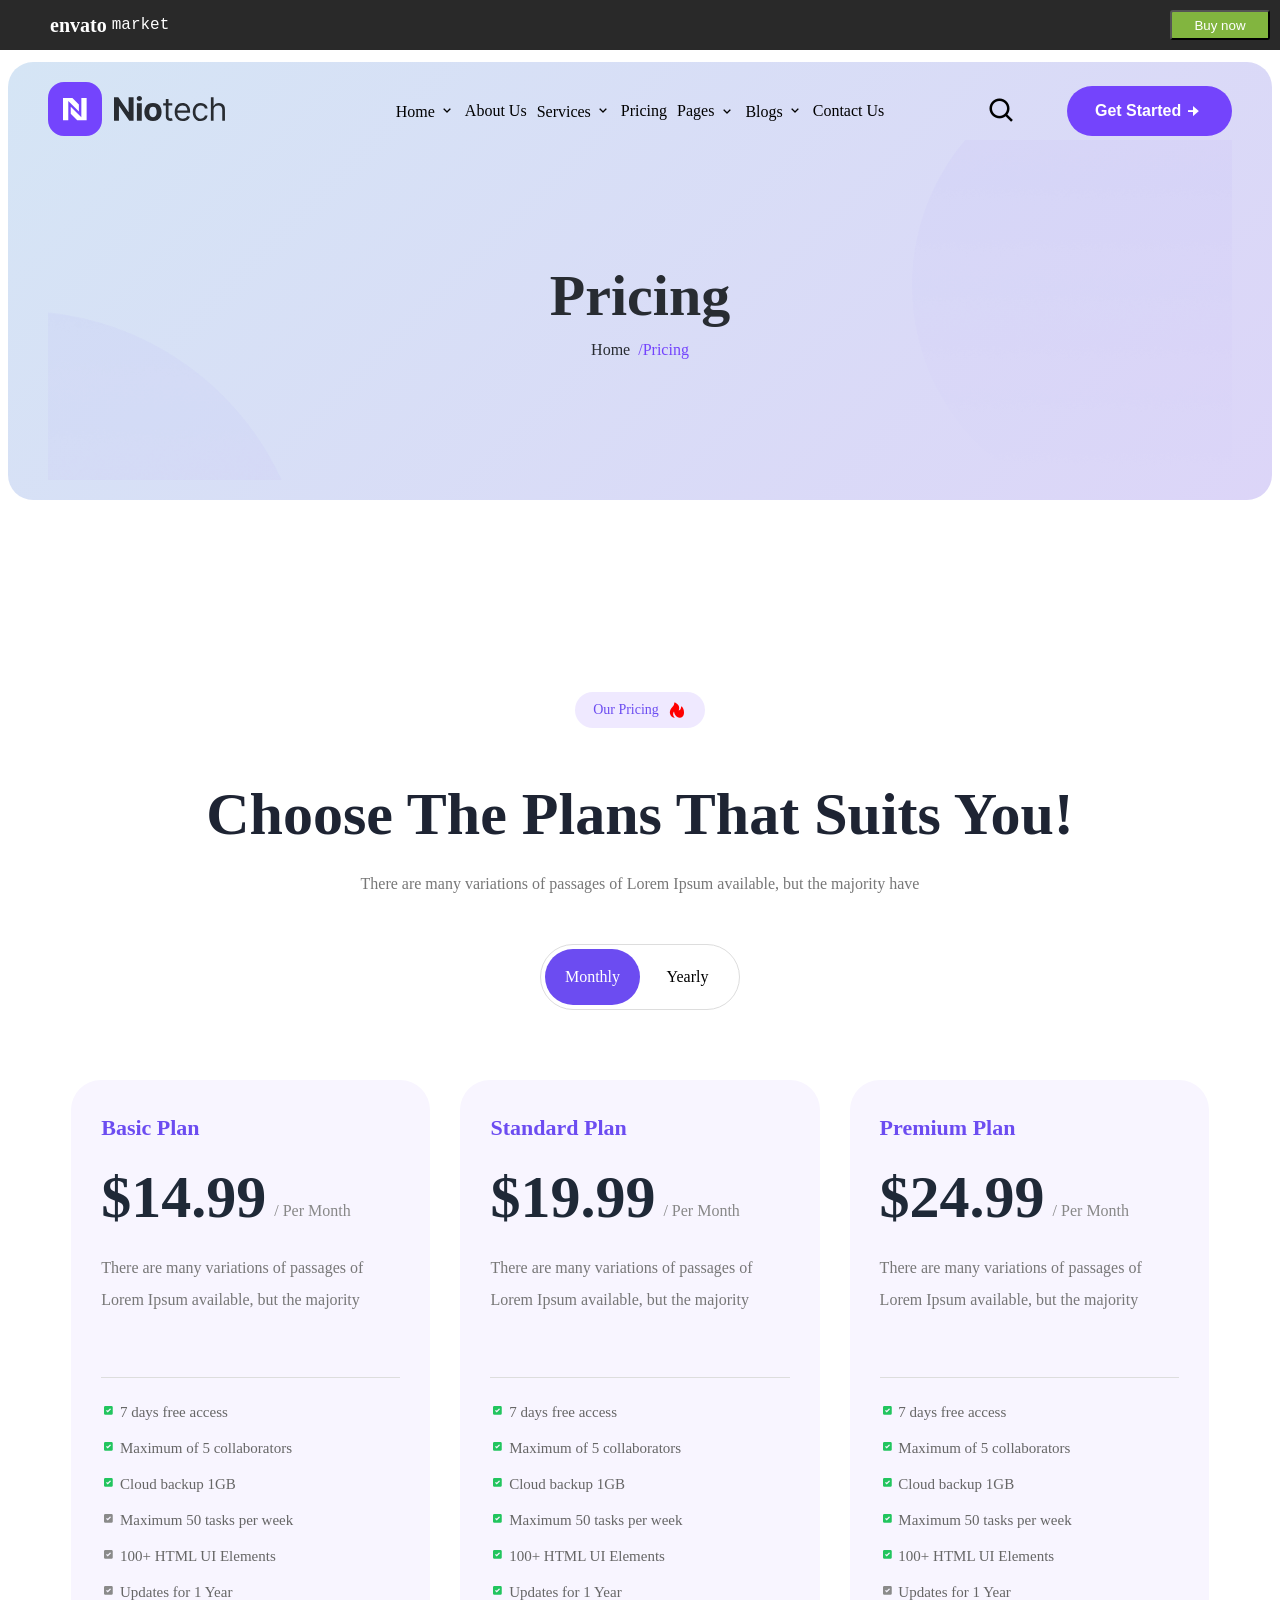
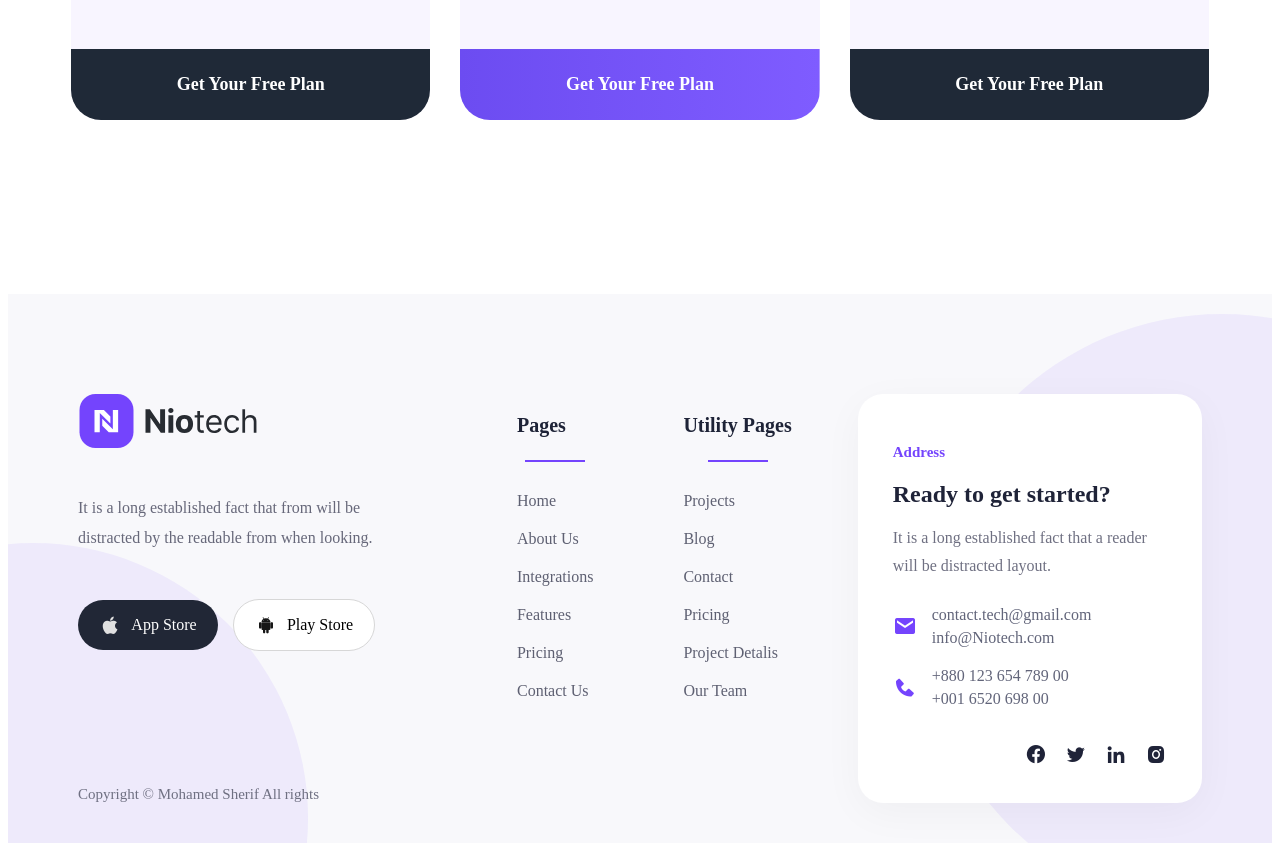
==== commit 32e1b5ff: "Update pricing.html" ====
--- a/pricing.html
+++ b/pricing.html
@@ -81,7 +81,7 @@
                         </div>
                     </div>
                 </div>
-                <a href="pricing.html">pricing</a>
+                <a href="pricing.html">Pricing</a>
                 <div class="pages-menu">
                     <a href="">Pages <i class='bx bx-chevron-down'></i></a>
                     <div class="pages-dropdown">
@@ -435,4 +435,4 @@
     <script src="https://unpkg.com/aos@2.3.1/dist/aos.js"></script>
     <script src="main.js"></script>
 </body>
-</html>+</html>
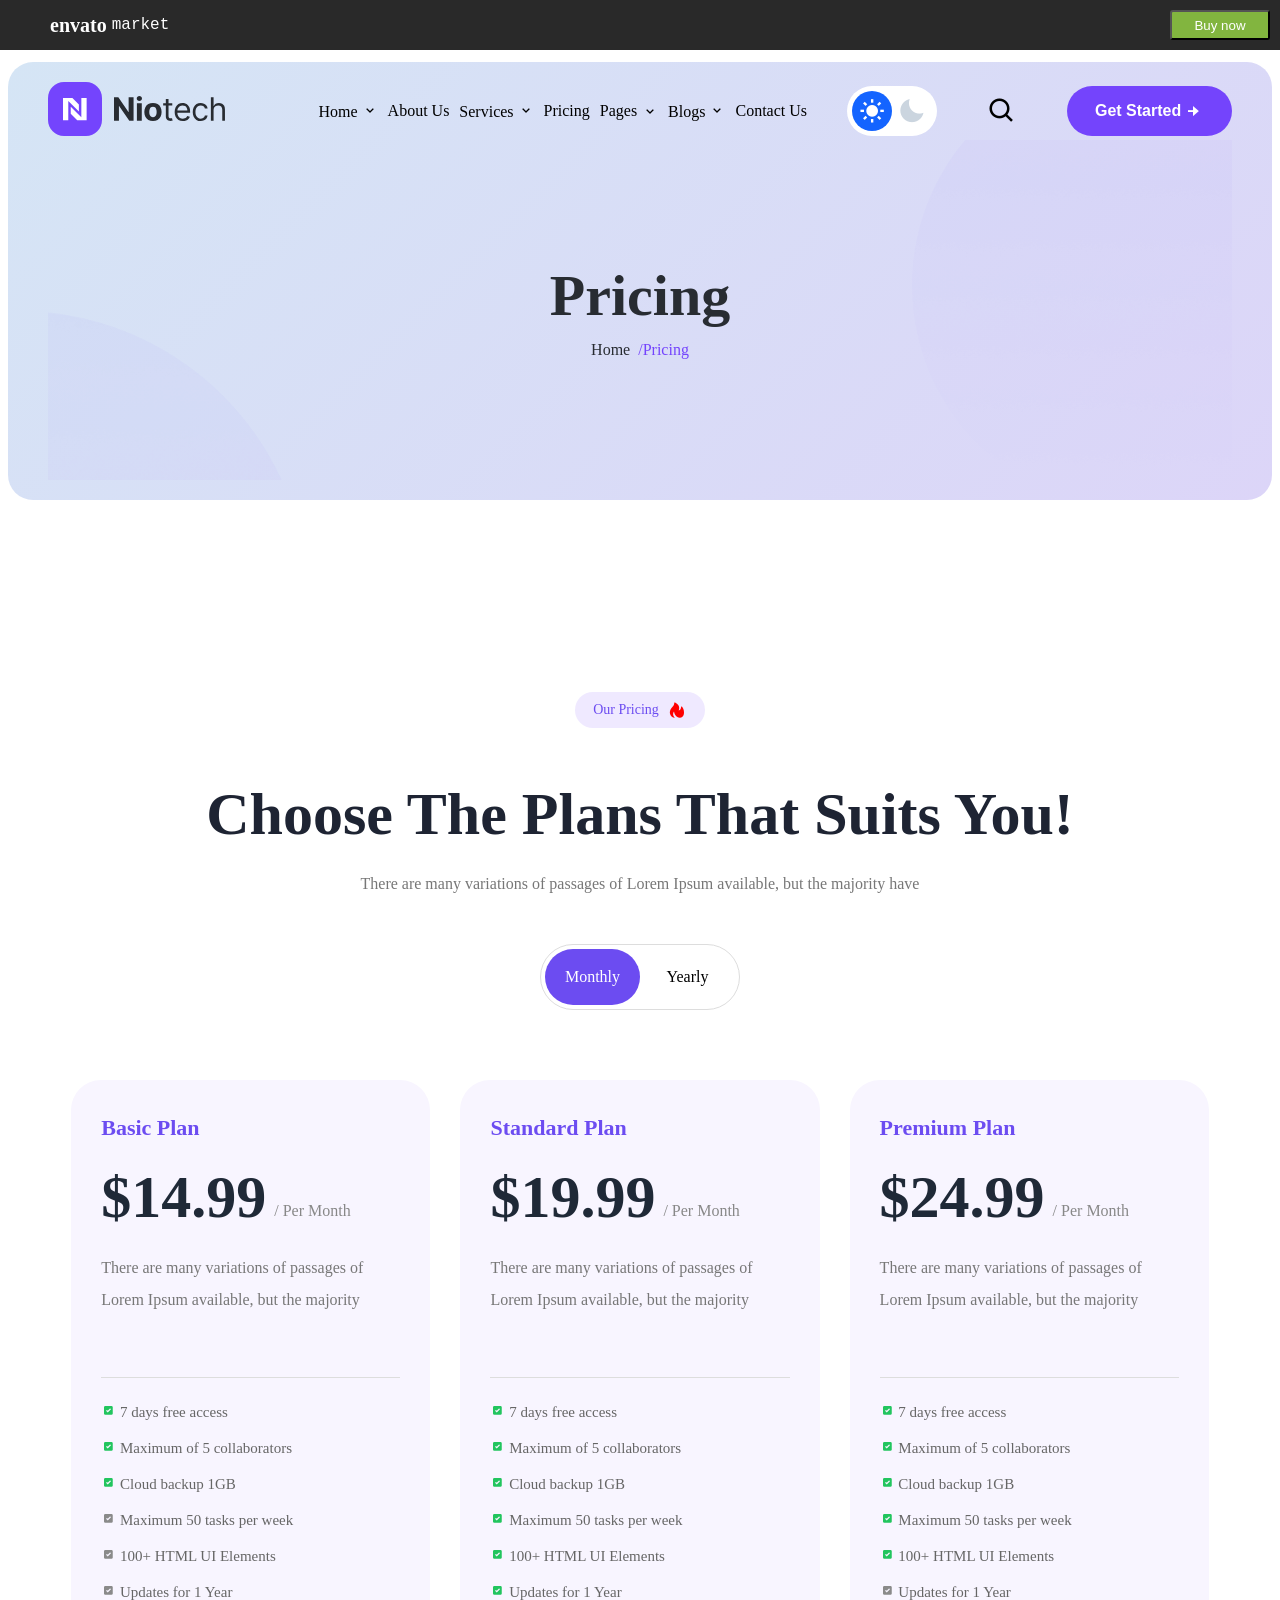
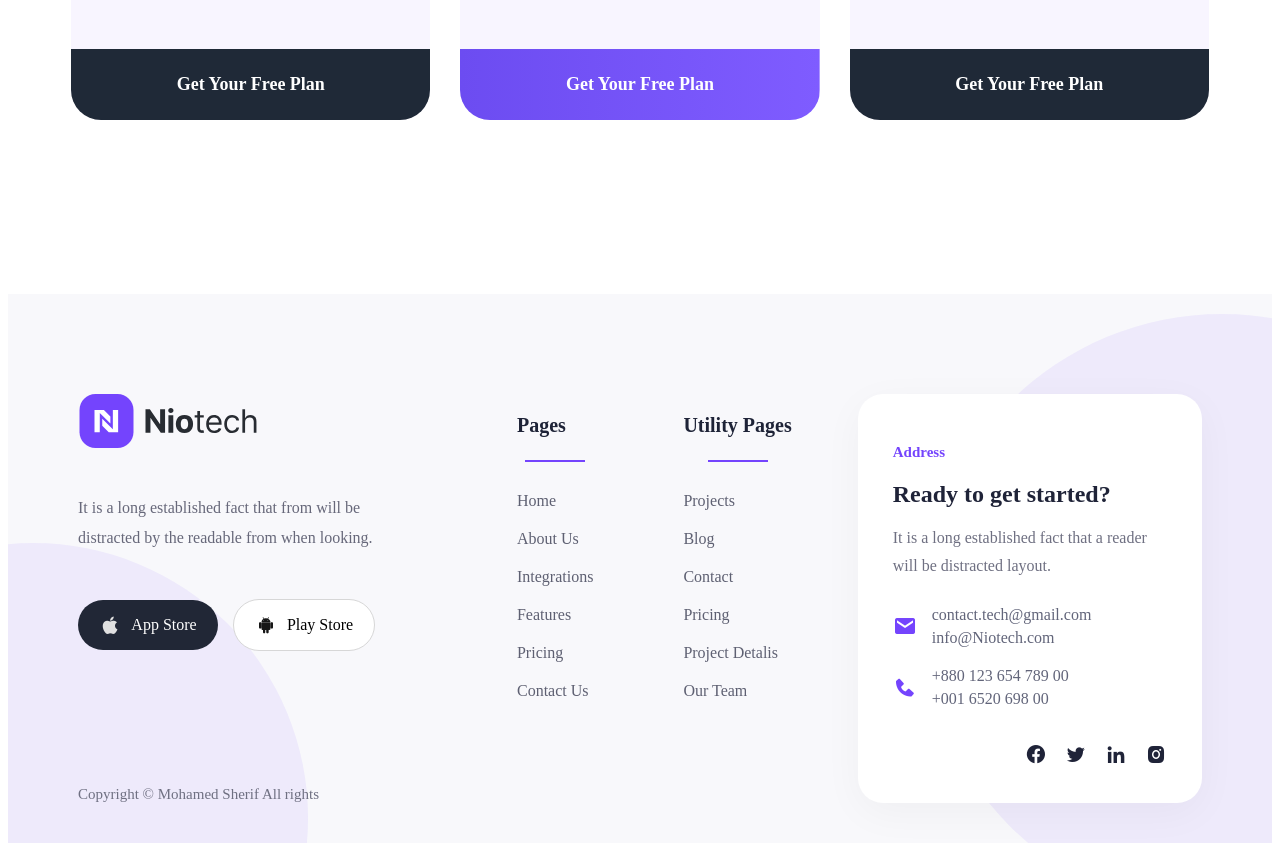
==== commit bf7e72ad: "Add files via upload" ====
--- a/pricing.html
+++ b/pricing.html
@@ -26,7 +26,7 @@
      data-aos-anchor="#example-anchor"
      data-aos-offset="500"
      data-aos-duration="500">
-            <div id="navlogo">
+              <div id="navlogo">
                 <svg xmlns="http://www.w3.org/2000/svg" width="177" height="54" viewBox="0 0 177 54" fill="none">
 <path d="M38 0H16C7.16344 0 0 7.16344 0 16V38C0 46.8366 7.16344 54 16 54H38C46.8366 54 54 46.8366 54 38V16C54 7.16344 46.8366 0 38 0Z" fill="#7444FD"/>
 <path d="M15 16.001H24.401L30.882 22.484V29.465L20.307 18.946L20.274 38.307H15V16.001Z" fill="white"/>
@@ -42,7 +42,7 @@
             </div>
             <div id="navlinks">
                 <div class="home-menu">
-                    <a href="">Home <i class='bx bx-chevron-down'></i></a>
+                    <a href="" id="main-home">Home <i class='bx bx-chevron-down'></i></a>
                     <div class="home-dropdown">
                         <div class="home-card">
                             <img src="picsjs/home-1.png" alt="">
@@ -70,20 +70,21 @@
                         </div>
                     </div>
                 </div>
-                <a href="">About Us</a>
+                <a href="" id="main-about">About Us</a>
                 <div class="service-menu">
-                    <a href="service.html">Services <i class='bx bx-chevron-down'></i></a>
+                    <a href="service.html" id="servicee"
+                    class="main-service">Services <i class='bx bx-chevron-down'></i></a>
                     <div class="service-dropdown">
                         <div class="service-card">
                             <div class="purpletop"></div>
-                            <a href="service.html">Services</a>
-                            <a href="">Services Details</a>
-                        </div>
-                    </div>
-                </div>
-                <a href="pricing.html">Pricing</a>
+                            <a href="service.html" id="servicee2">Services</a>
+                            <a href="" id="servicee3">Services Details</a>
+                        </div>
+                    </div>
+                </div>
+                <a href="pricing.html" id="main-pricing">Pricing</a>
                 <div class="pages-menu">
-                    <a href="">Pages <i class='bx bx-chevron-down'></i></a>
+                    <a href="" id="main-page">Pages <i class='bx bx-chevron-down'></i></a>
                     <div class="pages-dropdown">
                         <div class="pages-card">
                             <div class="projects-menu">
@@ -110,26 +111,34 @@
                     </div>
                 </div>
                 <div class="blog-menu">
-                    <a href="">Blogs <i class='bx bx-chevron-down'></i></a>
+                    <a href="" id="main-blog">Blogs <i class='bx bx-chevron-down'></i></a>
                     <div class="blog-dropdown">
                         <div class="blog-card">
-                            <a href="">Blog</a>
+                            <a href="" id="blog1">Blog</a>
                             <hr>
-                            <a href="">Blog Standard</a>
+                            <a href="" id="blog2">Blog Standard</a>
                             <hr>
-                            <a href="">Blog Left Slidebar</a>
+                            <a href="" id="blog3">Blog Left Slidebar</a>
                             <hr>
-                            <a href="">Blog Detalis</a>
+                            <a href="" id="blog4">Blog Detalis</a>
                         </div>
                     </div>
 
                 </div>
-                <a href="">Contact Us</a>
+                <a href="" id="main-contact">Contact Us</a>
             </div>
             <div id="navsearch">
+                <div class="theme-toggle">
+                    <div class="theme-icon active" id="lightbtn">
+                        <i class='bx bxs-sun'></i>
+                    </div>
+                    <div class="theme-icon" id="darkbtn">
+                        <i class='bx bxs-moon' ></i>
+                    </div>
+                </div>
                 <i class='bx bx-search' ></i>
                 <button>Get Started <i class='bx bxs-right-arrow-alt' ></i></button>
-            </div>
+            </div>  
         </div>
         <div class="secondsection-service" data-aos="fade-left"
      data-aos-anchor="#example-anchor"
@@ -173,7 +182,7 @@
             </div>
         </div>
         <div id="monthly-chosse">
-            <div class="basic-plan">
+            <div class="basic-plan" data-aos="fade-right">
                 <div class="basic-h3">
                     <h3>Basic Plan</h3>
                 </div> 
@@ -197,7 +206,7 @@
                     <h2>Get Your Free Plan</h2>
                 </div>   
             </div>
-            <div class="standard-plan">
+            <div class="standard-plan"data-aos="fade-down">
                 <div class="standard-h3">
                     <h3>Standard Plan</h3>
                 </div> 
@@ -221,7 +230,7 @@
                     <h2>Get Your Free Plan</h2>
                 </div>   
             </div>
-              <div class="premium-plan">
+              <div class="premium-plan" data-aos="fade-left">
                 <div class="premium-h3">
                     <h3>Premium Plan</h3>
                 </div> 
@@ -247,7 +256,7 @@
             </div>
         </div>
         <div id="yearly-chosse">
-             <div class="basic-plan2">
+             <div class="basic-plan2"data-aos="fade-right">
                 <div class="basic-h32">
                     <h3>Basic Plan</h3>
                 </div> 
@@ -271,7 +280,7 @@
                     <h2>Get Your Free Plan</h2>
                 </div>   
             </div>
-            <div class="standard-plan2">
+            <div class="standard-plan2"data-aos="fade-down">
                 <div class="standard-h32">
                     <h3>Standard Plan</h3>
                 </div> 
@@ -295,7 +304,7 @@
                     <h2 class="purple">Get Your Free Plan</h2>
                 </div>   
             </div>
-              <div class="premium-plan2">
+              <div class="premium-plan2" data-aos="fade-left">
                 <div class="premium-h32">
                     <h3>Premium Plan</h3>
                 </div> 
@@ -433,6 +442,8 @@
         <i class='bx bx-chevron-up pp'></i>
     </div>
     <script src="https://unpkg.com/aos@2.3.1/dist/aos.js"></script>
+    <script src="lib/jequery.js"></script>
+    <script src="lib/slick/slick.min.js"></script>
     <script src="main.js"></script>
 </body>
-</html>
+</html>
--- a/style.css
+++ b/style.css
@@ -4,7 +4,105 @@
     overflow-x: hidden;
 }
 
-
+body.dark{
+    background-color: #222;
+    
+}
+body.dark #appadvan{
+    background-color: #222;
+}
+body.dark #test{
+    background: #2d2d2d;
+    
+}
+body.dark .clientsay,
+body.dark .feat-box,
+body.dark footer,
+body.dark #firstSection.fixed{
+    background: #333333;
+    
+}
+
+body.dark .home-dropdown,
+body.dark .service-dropdown,
+body.dark .pages-dropdown,
+body.dark .blog-dropdown,
+body.dark .projects-dropdown,
+body.dark .team-dropdown{
+    background-color: #333333;
+    box-shadow: 0 10px 30px white;
+
+}
+body.dark #projects,
+body.dark #team,
+body.dark #faqs{
+    background-color: #333333;
+
+}
+body.dark #projects:hover{
+    background: #f8f6ff;
+
+}
+body.dark .home-card{
+    box-shadow: 0 5px 15px #d9d9d9;
+}
+body.dark .faq-question,
+body.dark .faq-answer,
+body.dark #right-footer{
+    background-color: #2f2f2f;
+}
+
+body.dark #clientp,
+body.dark #aboutapp,
+body.dark #howwork,
+body.dark #whyusing,
+body.dark #appadvan-p,
+body.dark #faqs-p p,
+body.dark #faqs-p h1,
+body.dark .faq-question p,
+body.dark #test-p h1,
+body.dark .say-info h3,
+body.dark #feat-p h1,
+body.dark #box-p h2,
+body.dark #pricing-p h1,
+body.dark #blog-p h1,
+body.dark #right-p h2,
+body.dark #servicee2,
+body.dark #servicee3,
+body.dark #blog1,
+body.dark #blog2,
+body.dark #blog3,
+body.dark #blog4,
+body.dark #firstSection.fixed #main-home,
+body.dark #firstSection.fixed .main-service,
+body.dark #firstSection.fixed #main-about,
+body.dark #firstSection.fixed #main-pricing,
+body.dark #firstSection.fixed #main-page,
+body.dark #firstSection.fixed #main-blog,
+body.dark #firstSection.fixed #main-contact,
+body.dark #appadvan-p h1
+{
+    color: white;
+    
+}
+body.dark .say-info p{
+    color: white;
+}
+body.dark .faq-answer p,
+body.dark .say-p2,
+body.dark #feat-p p,
+body.dark #box-p p,
+body.dark #box-time p,
+body.dark #box-time span,
+body.dark #pricing-p p ,
+body.dark #checkappadvan-1 p,
+body.dark #checkappadvan-2 p{
+    color: #d9d9d9 ; 
+}
+body.dark #right-p p,
+body.dark #appadvan-p span {
+    color: #ffffffb3;
+}
 header{
     position: fixed;
     top: 0;
@@ -164,6 +262,42 @@
 #navsearch .bx-search{
     font-size: 30px;
 }
+
+
+#navsearch .theme-toggle{
+    width: 80px;
+    height: 40px;
+    margin-left: 40px;
+    margin-right: 0;
+    background-color: white;
+    border-radius: 50px;
+    display: flex;
+    align-items: center;
+    padding: 5px;
+    cursor: pointer;
+}
+
+
+#navsearch .theme-icon{
+    width:40px;
+    height: 40px;
+    border-radius: 50%;
+    display: flex;
+    align-items: center;
+    justify-content: center;
+    font-size: 28px;
+    color: #cbd5df;
+
+    transition: 0.3s;
+}
+
+#navsearch .theme-icon.active{
+    background-color: #1464ff;
+    color: white;
+}
+
+
+
 .bxs-right-arrow-alt{
     font-size: 20px;
 }
@@ -959,6 +1093,8 @@
 }
 
 
+
+
 .service-menu{
     position: relative;
 }
@@ -998,10 +1134,10 @@
     transform: translateY(0);
 }
 .service-card{
-    padding-top: 15px;
+    padding-top: 10px;
     display: flex;
     flex-direction: column;
-    gap: 4px;
+    gap: 10px;
 }
 .service-card a{
     text-decoration: none;
@@ -1018,7 +1154,7 @@
 
 
 
-/* Pages Menu */
+
 .pages-menu{
     position: relative;
 }
@@ -1029,7 +1165,7 @@
     gap: 5px;
 }
 
-/* First Dropdown */
+
 .pages-dropdown{
     position: absolute;
     top: 25px;
@@ -1111,7 +1247,7 @@
 }
 
 #projects{
-    background: #f8f6ff;
+    /* background: #f8f6ff; */
     color: #6a5cff;
 }
 
@@ -2940,7 +3076,7 @@
 
 
 
-.say-p2{
+.say-p2 {
     color: #666;
     line-height: 1.9;
     font-size: 16px;
@@ -4367,6 +4503,72 @@
 /* <---------------end footer ------------->*/
 
 /* <---------------start service-1 page ------------->*/
+
+body.dark .servicethumb,
+body.dark .best,
+body.dark .learn{
+    background: #333333;
+}
+body.dark .best-icpns i,
+body.dark .front-end-choose div,
+body.dark .back-end-choose div{
+    background: #1a1a1a;
+}
+body.dark .best-icpns i:hover{
+    background: #6c63ff;
+    color: white;
+}
+body.dark .best-card-p h2:hover{
+    color: #7b4dff;
+}
+body.dark .card-best ,
+body.dark .front-end-choose,
+body.dark .back-end-choose{
+    background: #222222;
+}
+body.dark .servicethumb-p h1,
+body.dark .top1  a,
+body.dark .top2  a,
+body.dark .top3  a,
+body.dark .down1 a,
+body.dark .down2 a,
+body.dark .down3 a,
+body.dark .best-p h2,
+body.dark .best-card-p h2,
+body.dark .learning-p h2,
+body.dark #html,
+body.dark #css p,
+body.dark #sass p,
+body.dark #js p,
+body.dark #react p,
+body.dark #script p,
+body.dark #next-font p,
+body.dark #lara p,
+body.dark #word p,
+body.dark #python p,
+body.dark #c p,
+body.dark #node p,
+body.dark #mon p,
+body.dark #next-back p
+{
+    color: white;
+}
+body.dark .sevice-2 a:hover {
+    color: #7b4dff;             
+}
+body.dark .servicethumb-p p,
+body.dark .top1  p,
+body.dark .top2  p,
+body.dark .top3  p,
+body.dark .down1 p,
+body.dark .down2 p,
+body.dark .down3 p{
+    color: #ffffff99;
+}
+body.dark .best-card-p p{
+    color: #ffffffb3;
+}
+
 .secondsection-service{
     position: relative;
 
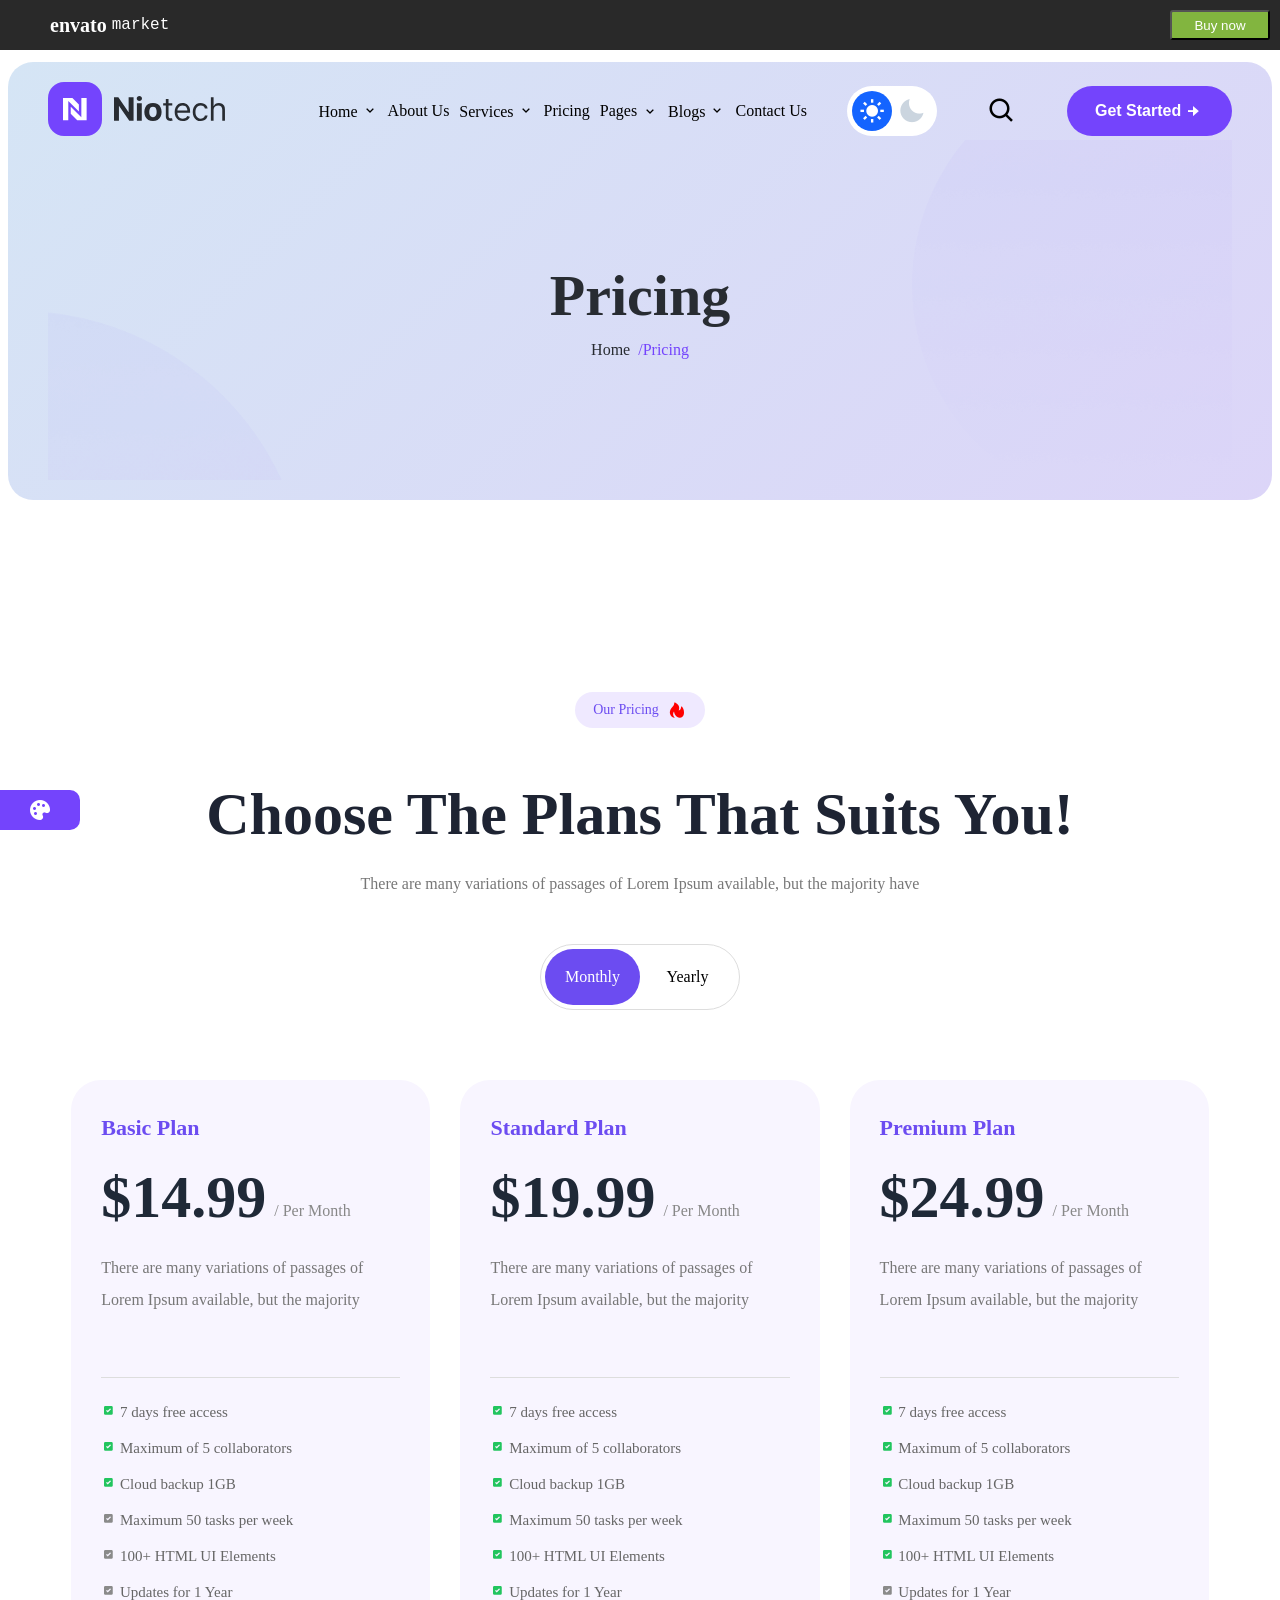
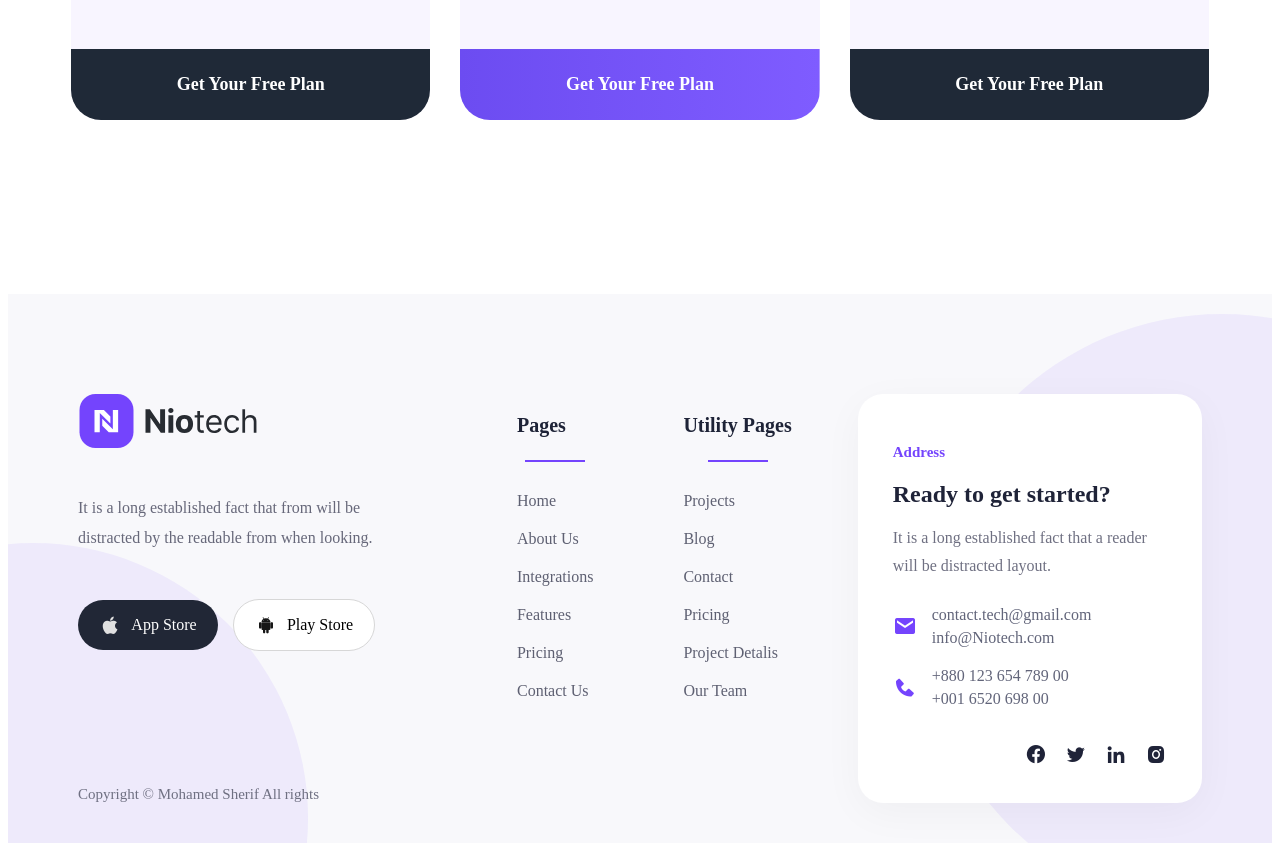
==== commit 45d167d5: "Add files via upload" ====
--- a/pricing.html
+++ b/pricing.html
@@ -42,7 +42,7 @@
             </div>
             <div id="navlinks">
                 <div class="home-menu">
-                    <a href="" id="main-home">Home <i class='bx bx-chevron-down'></i></a>
+                    <a href="index.html" id="main-home">Home <i class='bx bx-chevron-down'></i></a>
                     <div class="home-dropdown">
                         <div class="home-card">
                             <img src="picsjs/home-1.png" alt="">
@@ -441,6 +441,20 @@
     <div id="scrolltop">
         <i class='bx bx-chevron-up pp'></i>
     </div>
+    <div id="theme">
+        <i class='bx bxs-palette' id="theme-icon"  ></i>
+        <div id="theme-change">
+            <div class="theme-color" style="background: #3498db;">
+            </div>
+            <div class="theme-color" style="background: #27ae60;">
+            </div>
+            <div class="theme-color" style="background: #e67e22;">
+            </div>
+            <div class="theme-color" style="background: #e84393;">
+            </div>
+        </div>
+    </div>
+    </div>
     <script src="https://unpkg.com/aos@2.3.1/dist/aos.js"></script>
     <script src="lib/jequery.js"></script>
     <script src="lib/slick/slick.min.js"></script>
--- a/style.css
+++ b/style.css
@@ -3,7 +3,9 @@
 body{
     overflow-x: hidden;
 }
-
+:root{
+    --primary-color:#7444fc;
+}
 body.dark{
     background-color: #222;
     
@@ -111,7 +113,7 @@
     height: 50px;
     background-color: rgba(20, 20, 20, 0.911);
     color: white;
-    z-index: 100;
+    z-index: 999;
     display: flex;
     justify-content: space-between;
     align-items: center;
@@ -153,7 +155,8 @@
     justify-content: space-between;
     width: 100%;
     transition: all 0.5s ease;
-    
+    position: relative;
+    z-index: 990;
 }
 #firstSection.fixed{
     margin: auto;
@@ -1003,6 +1006,7 @@
 
 .home-menu{
     position: relative;
+    z-index: 1000;
 }
 .home-dropdown{
     position: absolute;
@@ -1025,6 +1029,7 @@
     visibility: visible;
 }
 .home-card{
+    z-index: 999;
     position: relative;
     width: 320px;
     text-align: center;
@@ -3746,7 +3751,6 @@
         max-width: 420px;
     }
 }
-
 
 
 
@@ -5436,4 +5440,62 @@
             display: block;
             margin: 0;
             padding: 0;
-        }+        }
+
+
+        #theme{
+            position: fixed;
+            top: 90%;
+            left: 0;
+            transform: translateY(-50%);
+            display: flex;
+            align-items: center;
+            z-index: 888;
+        }
+        #theme-icon{
+            width: 80px;
+            height: 40px;
+            display: flex;
+            align-items: center;
+            justify-content: center;
+            font-size: 24px;
+            color: white;
+            background: #7444fc;
+            border-radius: 0 10px 10px 0;
+            cursor: pointer;
+            transition: 0.3s;
+        }
+        #theme-icon:hover{
+            transform: scale(1.05);
+        }
+        #theme-change{
+            display: flex;
+            gap: 10px;
+            padding: 10px;
+            margin-left: 8px;
+            background: #141414;
+            border-radius: 10px;
+            opacity: 0;
+            visibility: hidden;
+            transform: translateX(-10px);
+            transition: 0.3s;
+        }
+
+        #theme-change.active{
+            opacity: 1;
+            visibility: visible;
+            transform: translateX(0);
+        }
+
+        .theme-color{
+            width: 30px;
+            height: 30px;
+            border-radius: 50%;
+            cursor: pointer;
+            border: 2px solid transparent;
+            transition: 0.2s;
+        }
+        .theme-color:hover{
+            transform: scale(1.15);
+            border-color: white;
+        }
